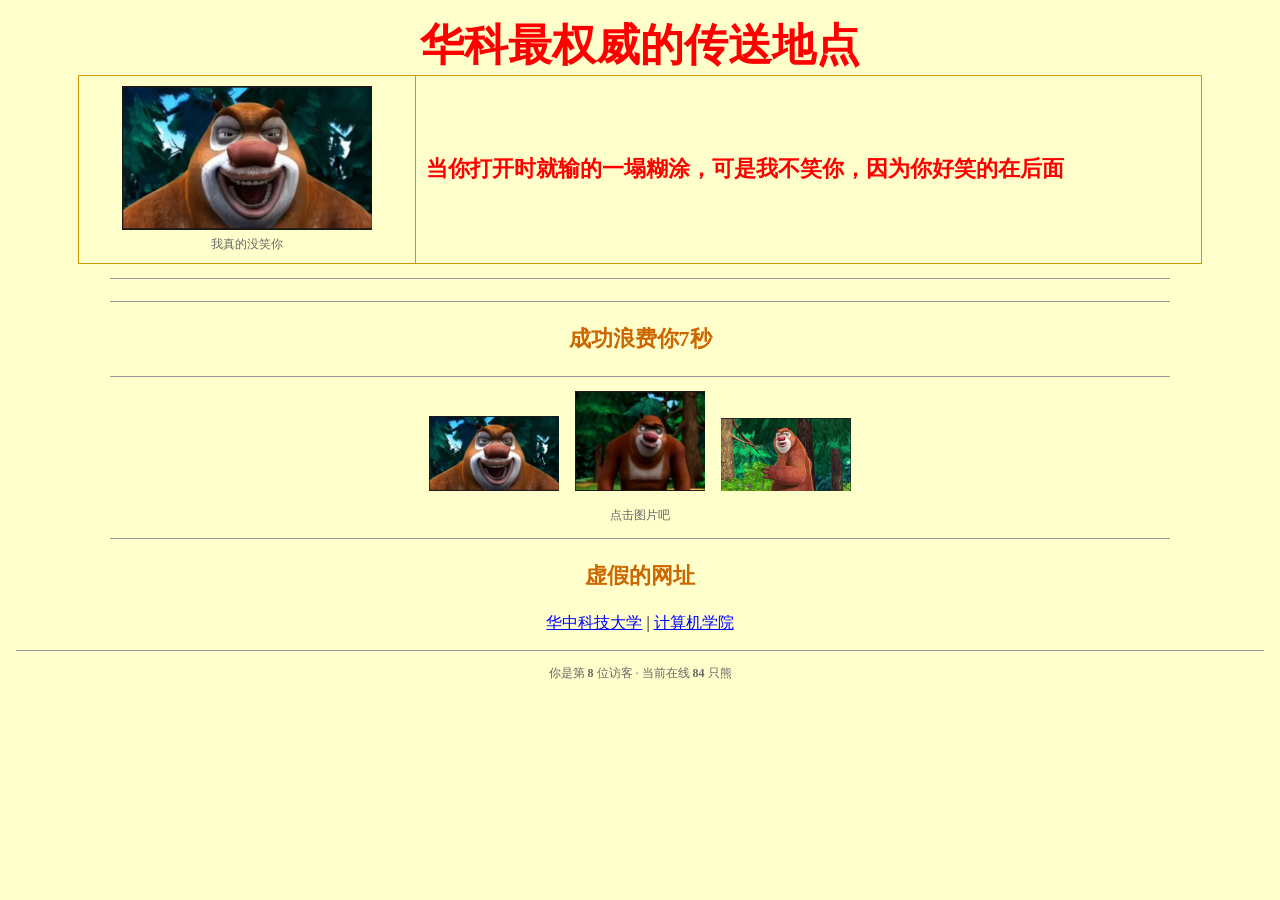
==== 熊大.html @ 5d83e06b "add bear joke homepage (course homework)" ====
<!DOCTYPE html>
<html lang="zh-CN">
<head>
<meta charset="utf-8">
<meta name="viewport" content="width=device-width, initial-scale=1">
<title>中国最不无聊的网站</title>
<style>
  body {
    margin: 16px;
    background: #FFFFCC;
    color: #000000;
    font-family: "宋体", SimSun, serif;
    font-size: 16px;
  }
  a { color: #0000FF; }
  a:visited { color: #800080; }

  .center { text-align: center; }
  .title { margin: 0; color: red; font-size: 44px; font-weight: bold; }
  .subtitle { margin: 4px 0; font-size: 24px; font-weight: bold; }
  .small { font-size: 12px; color: #666666; }
  .accent { color: #CC6600; font-size: 22px; font-weight: bold; }

  .hr-red { width: 90%; margin: 8px auto; border: 0; border-top: 3px solid red; }
  .hr-thin { width: 85%; margin: 14px auto; border: 0; border-top: 1px solid #999999; }
  .hr-full { margin: 14px 0; border: 0; border-top: 1px solid #999999; }

  table.dean { width: 90%; margin: 0 auto; border-collapse: collapse; border: 1px solid #CC9900; }
  table.dean td { border: 1px solid #CC9900; padding: 10px; vertical-align: middle; }
  table.dean .pic { width: 30%; text-align: center; }

  .meme { width: 130px; cursor: pointer; margin: 0 6px; }
</style>
</head>

<body>

<div class="center">
  <h1 class="title">华科最权威的传送地点</h1>
</div>

<table class="dean">
  <tr>
    <td class="pic">
      <img src="img/bear-1.png" width="250" alt="熊大院长照片"><br>
      <span class="small">我真的没笑你</span>
    </td>
    <td>
      <p class="accent" style="color: red; font-size: 22px;">当你打开时就输的一塌糊涂，可是我不笑你，因为你好笑的在后面</p>
      <p class="small"></p>
    </td>
  </tr>
</table>

<div class="center">
  <hr class="hr-thin">
  <p class="accent"></p>

  <hr class="hr-thin">
  <p class="accent">成功浪费你7秒</p>

  <hr class="hr-thin">
  <img class="meme" src="img/bear-1.png" alt="熊大笑表情包" onclick="alert('我去，好好笑')">
  <img class="meme" src="img/bear-2.png" alt="熊二冷笑表情包" onclick="alert('哈哈哈啊哈')">
  <img class="meme" src="img/bear-3.png" alt="熊大震惊表情包" onclick="alert('你哈哈哈啊哈')"><br>
  <p class="small">点击图片吧</p>

  <hr class="hr-thin">
  <p class="accent">虚假的网址</p>
  <p>
    <a href="https://www.hust.edu.cn/" target="_blank" rel="noopener">华中科技大学</a> |
    <a href="https://cs.hust.edu.cn/" target="_blank" rel="noopener">计算机学院</a>
  </p>
</div>

<hr class="hr-full">

<div class="center">
  <p class="small">
    你是第 <b id="count">1</b> 位访客 · 当前在线 <b id="online">66</b> 只熊<br>
  </p>
</div>

<script>
  var n = parseInt(localStorage.getItem("bearvisits") || "7", 10) + 1;
  localStorage.setItem("bearvisits", n);
  document.getElementById("count").innerHTML = n;
  document.getElementById("online").innerHTML = 60 + Math.floor(Math.random() * 30);
</script>

</body>
</html>
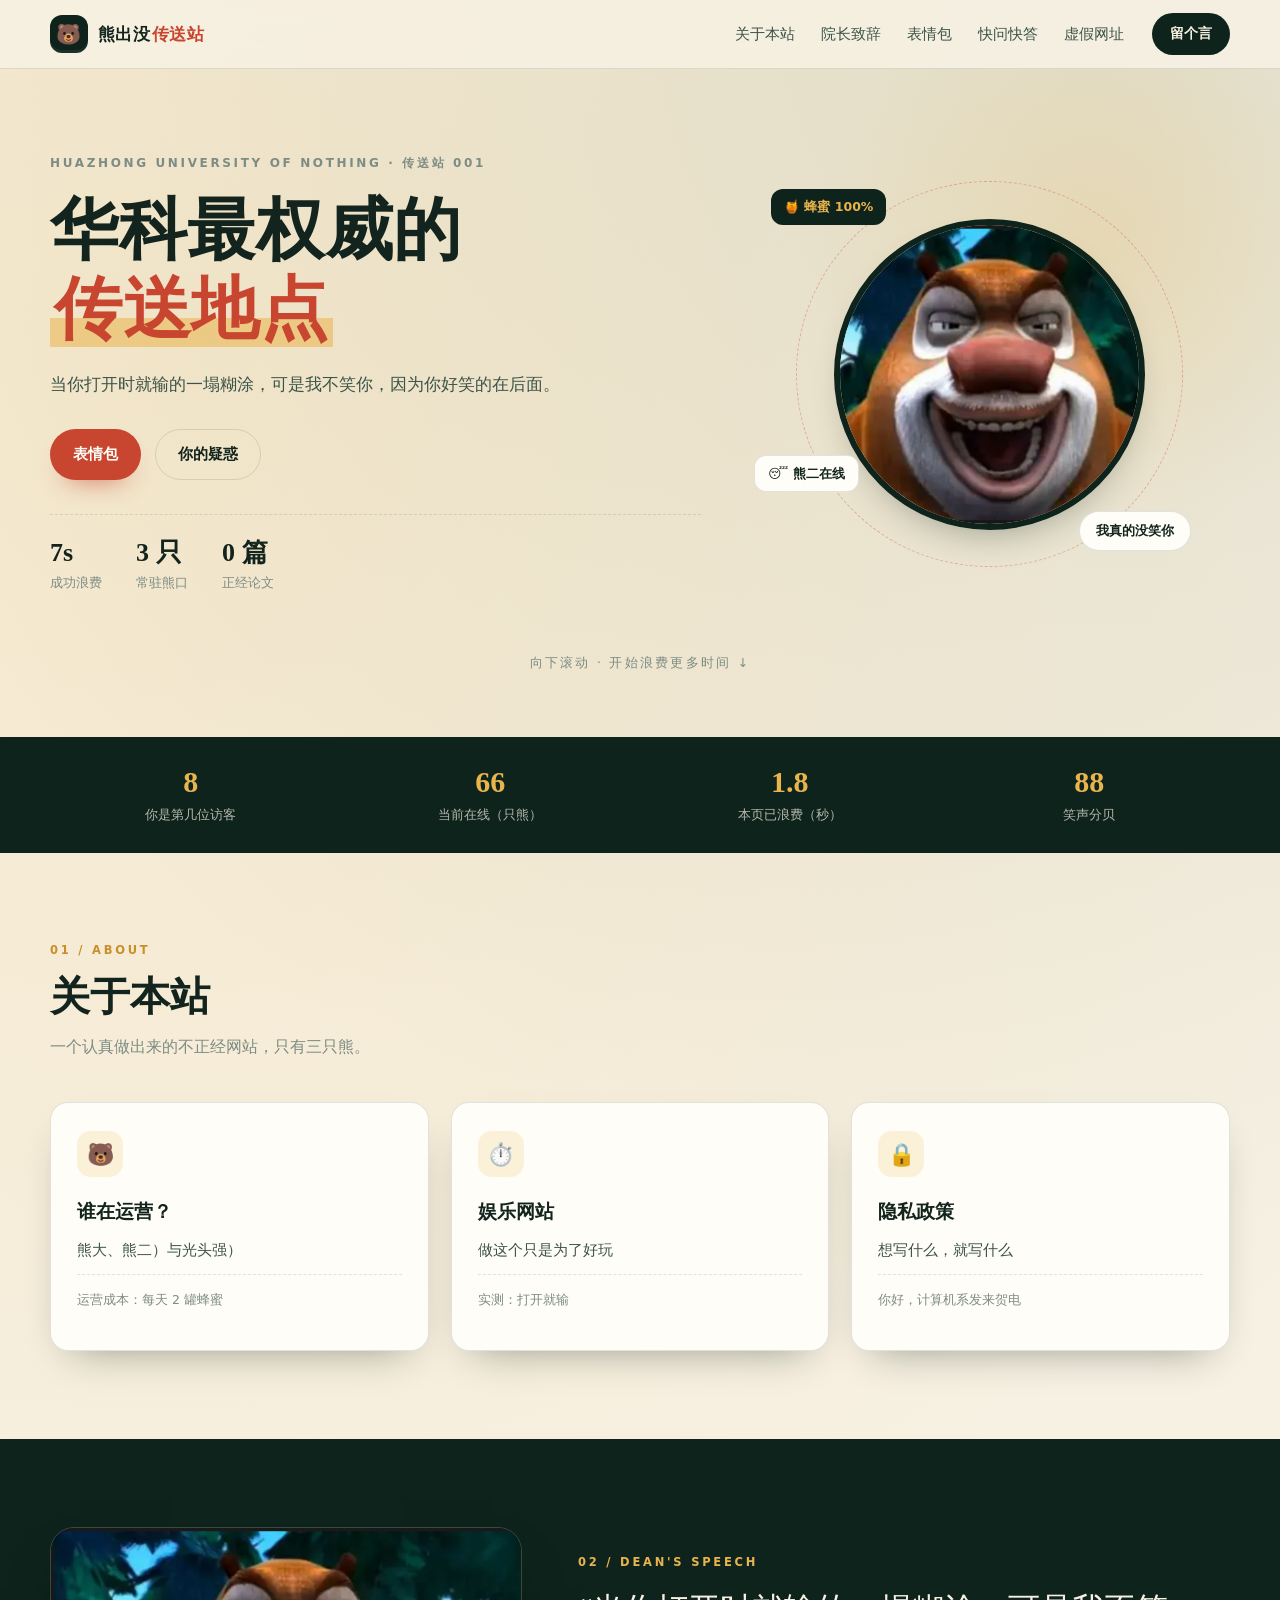
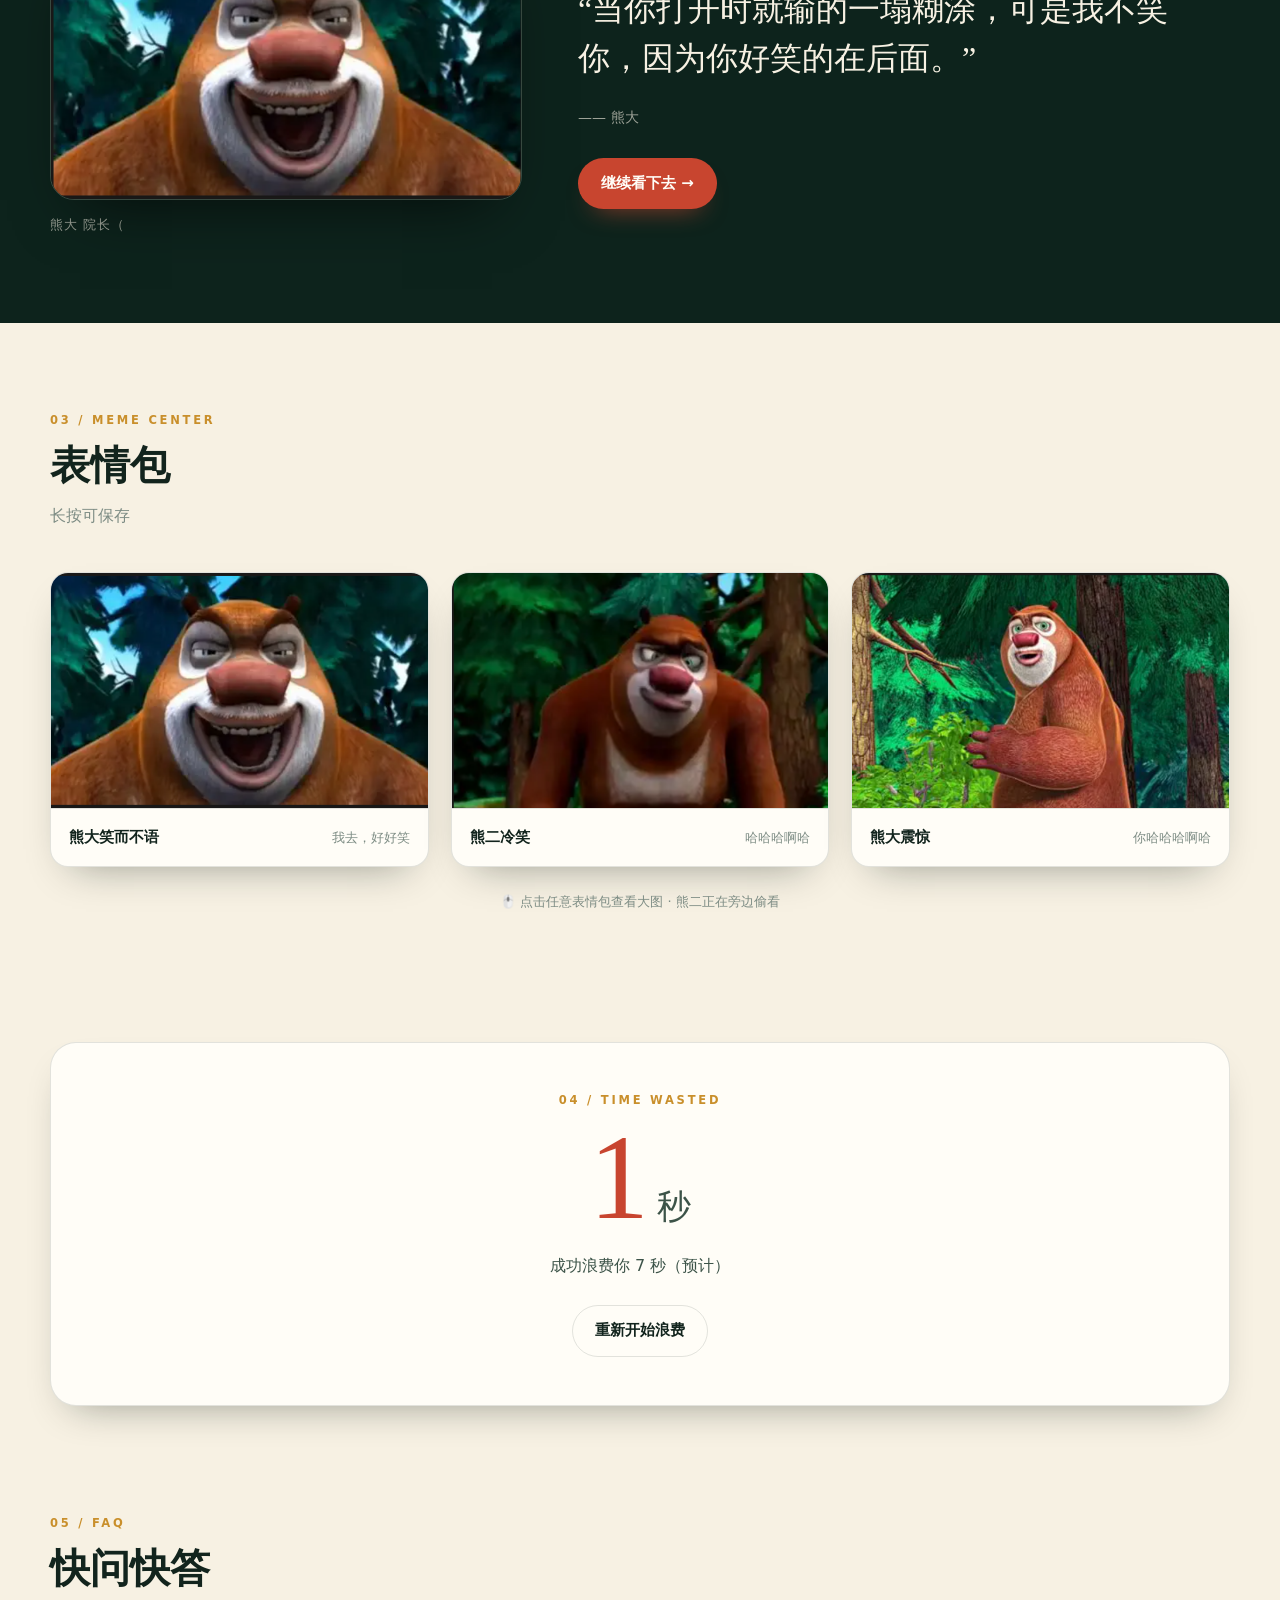
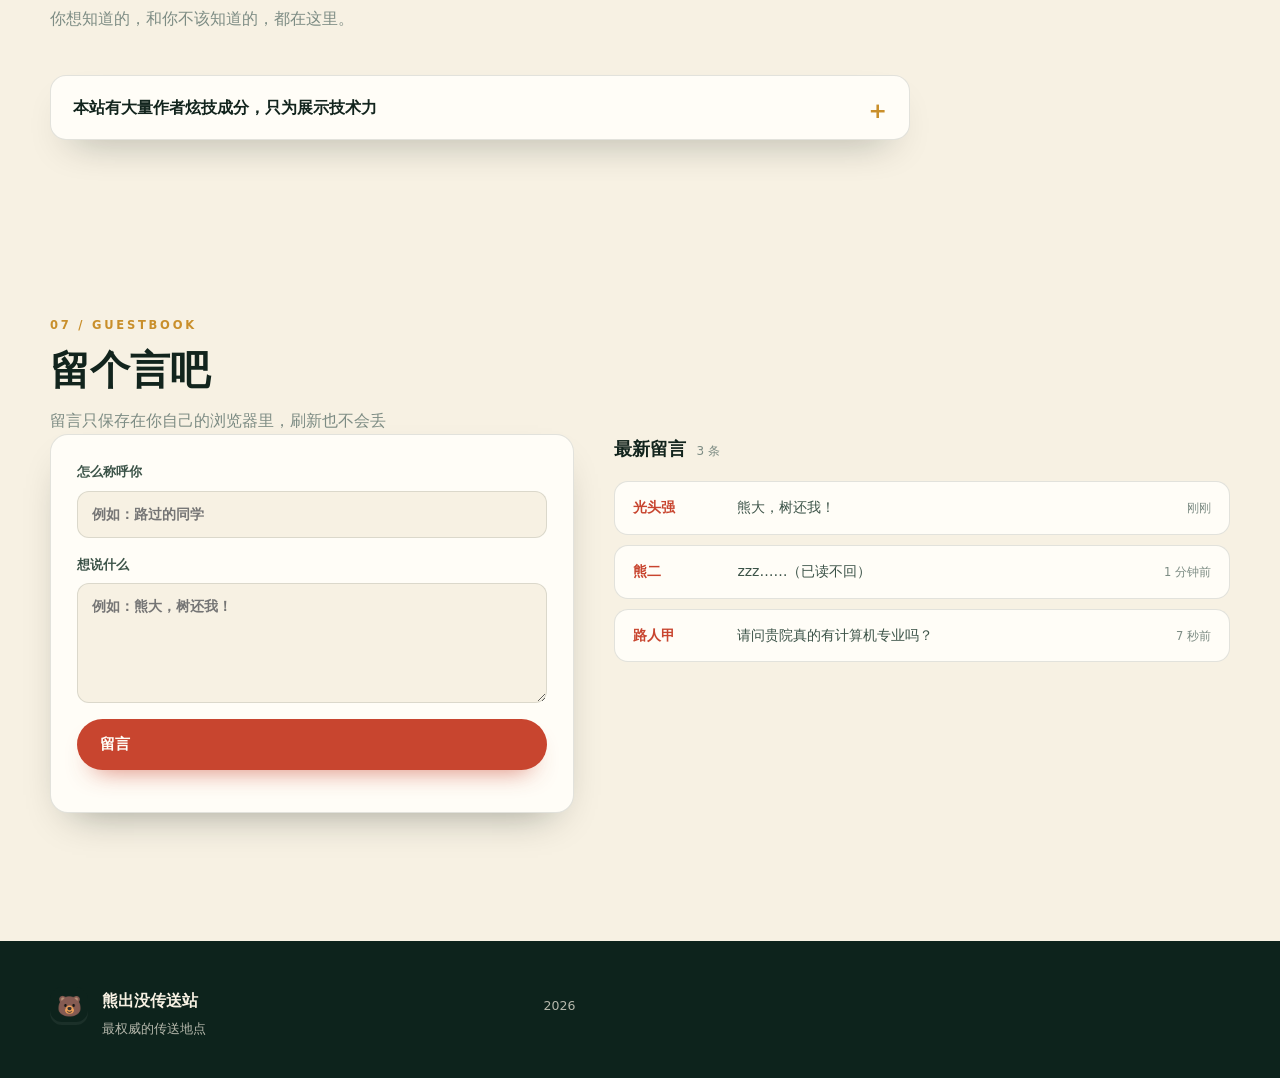
==== commit 257da6b3: "upgrade site: refined design with navigation, lightbox, guestbook and easter eggs" ====
--- a/熊大.html
+++ b/熊大.html
@@ -3,90 +3,263 @@
 <head>
 <meta charset="utf-8">
 <meta name="viewport" content="width=device-width, initial-scale=1">
-<title>中国最不无聊的网站</title>
-<style>
-  body {
-    margin: 16px;
-    background: #FFFFCC;
-    color: #000000;
-    font-family: "宋体", SimSun, serif;
-    font-size: 16px;
-  }
-  a { color: #0000FF; }
-  a:visited { color: #800080; }
-
-  .center { text-align: center; }
-  .title { margin: 0; color: red; font-size: 44px; font-weight: bold; }
-  .subtitle { margin: 4px 0; font-size: 24px; font-weight: bold; }
-  .small { font-size: 12px; color: #666666; }
-  .accent { color: #CC6600; font-size: 22px; font-weight: bold; }
-
-  .hr-red { width: 90%; margin: 8px auto; border: 0; border-top: 3px solid red; }
-  .hr-thin { width: 85%; margin: 14px auto; border: 0; border-top: 1px solid #999999; }
-  .hr-full { margin: 14px 0; border: 0; border-top: 1px solid #999999; }
-
-  table.dean { width: 90%; margin: 0 auto; border-collapse: collapse; border: 1px solid #CC9900; }
-  table.dean td { border: 1px solid #CC9900; padding: 10px; vertical-align: middle; }
-  table.dean .pic { width: 30%; text-align: center; }
-
-  .meme { width: 130px; cursor: pointer; margin: 0 6px; }
-</style>
+<title>中国最不无聊的网站 · 熊出没传送站</title>
+<meta name="description" content="华科最权威的传送地点：一个认真做出来的不正经网站。纯属恶搞，请勿当真。">
+<link rel="stylesheet" href="css/style.css">
 </head>
 
 <body>
 
-<div class="center">
-  <h1 class="title">华科最权威的传送地点</h1>
+
+<!-- 导航 -->
+<header class="nav" id="nav">
+  <div class="container nav__inner">
+    <a class="brand" href="#top">
+      <span class="brand__logo">🐻</span>
+      <span class="brand__text">熊出没<em>传送站</em></span>
+    </a>
+    <nav class="nav__links" id="navLinks">
+      <a href="#about">关于本站</a>
+      <a href="#dean">院长致辞</a>
+      <a href="#memes">表情包</a>
+      <a href="#faq">快问快答</a>
+      <a href="#links">虚假网址</a>
+    </nav>
+    <button class="nav__toggle" id="navToggle" aria-label="打开菜单" aria-expanded="false">☰</button>
+    <a class="nav__cta" href="#wall">留个言</a>
+  </div>
+</header>
+
+<main id="top">
+
+  <!-- Hero -->
+  <section class="hero">
+    <div class="container hero__inner">
+      <div class="hero__text">
+        <p class="hero__kicker">HUAZHONG UNIVERSITY OF NOTHING · 传送站 001</p>
+        <h1 class="hero__title">华科最权威的<br><span class="mark">传送地点</span></h1>
+        <p class="hero__lead">
+          当你打开时就输的一塌糊涂，可是我不笑你，因为你好笑的在后面。
+        </p>
+        <div class="hero__actions">
+          <a class="btn btn--primary" href="#memes">表情包</a>
+          <a class="btn btn--ghost" href="#about">你的疑惑</a>
+        </div>
+        <ul class="hero__facts">
+          <li><b>7s</b><span>成功浪费</span></li>
+          <li><b>3 只</b><span>常驻熊口</span></li>
+          <li><b>0 篇</b><span>正经论文</span></li>
+        </ul>
+      </div>
+
+      <div class="hero__visual">
+        <div class="hero__ring"></div>
+        <img class="hero__bear" id="heroBear" src="img/bear-1.png" alt="熊大院长">
+        <span class="hero__tag">我真的没笑你</span>
+        <span class="hero__chip hero__chip--1">🍯 蜂蜜 100%</span>
+        <span class="hero__chip hero__chip--2">😴 熊二在线</span>
+      </div>
+    </div>
+    <div class="hero__scroll">向下滚动 · 开始浪费更多时间 ↓</div>
+  </section>
+
+  <!-- 数据条 -->
+  <section class="stats">
+    <div class="container stats__inner">
+      <div class="stat"><b id="visitCount">1</b><span>你是第几位访客</span></div>
+      <div class="stat"><b id="onlineCount">66</b><span>当前在线（只熊）</span></div>
+      <div class="stat"><b id="wasteTime">0.0</b><span>本页已浪费（秒）</span></div>
+      <div class="stat"><b id="laughDb">88</b><span>笑声分贝</span></div>
+    </div>
+  </section>
+
+  <!-- 关于本站 -->
+  <section class="section" id="about">
+    <div class="container">
+      <div class="section__head">
+        <p class="kicker">01 / ABOUT</p>
+        <h2>关于本站</h2>
+        <p class="section__lead">一个认真做出来的不正经网站，只有三只熊。</p>
+      </div>
+      <div class="cards">
+        <article class="card reveal">
+          <div class="card__icon">🐻</div>
+          <h3>谁在运营？</h3>
+          <p>熊大、熊二）与光头强）</p>
+          <p class="card__foot">运营成本：每天 2 罐蜂蜜</p>
+        </article>
+        <article class="card reveal">
+          <div class="card__icon">⏱️</div>
+          <h3>娱乐网站</h3>
+          <p>做这个只是为了好玩</p>
+          <p class="card__foot">实测：打开就输</p>
+        </article>
+        <article class="card reveal">
+          <div class="card__icon">🔒</div>
+          <h3>隐私政策</h3>
+          <p>想写什么，就写什么</p>
+          <p class="card__foot">你好，计算机系发来贺电</p>
+        </article>
+      </div>
+    </div>
+  </section>
+
+  <!-- 院长致辞 -->
+  <section class="section section--dark" id="dean">
+    <div class="container dean">
+      <figure class="dean__photo reveal">
+        <img src="img/bear-1.png" alt="熊大院长照片">
+        <figcaption>熊大 院长（</figcaption>
+      </figure>
+      <div class="dean__quote reveal">
+        <p class="kicker kicker--light">02 / DEAN'S SPEECH</p>
+        <blockquote>
+          “当你打开时就输的一塌糊涂，可是我不笑你，因为你好笑的在后面。”
+        </blockquote>
+        <p class="dean__meta">—— 熊大</p>
+        <a class="btn btn--primary" href="#memes">继续看下去 →</a>
+      </div>
+    </div>
+  </section>
+
+  <!-- 表情包中心 -->
+  <section class="section" id="memes">
+    <div class="container">
+      <div class="section__head">
+        <p class="kicker">03 / MEME CENTER</p>
+        <h2>表情包</h2>
+        <p class="section__lead">长按可保存</p>
+      </div>
+      <div class="gallery">
+        <figure class="meme reveal" data-title="熊大笑而不语" data-caption="我去，好好笑">
+          <img src="img/bear-1.png" alt="熊大笑表情包">
+          <figcaption>
+            <b>熊大笑而不语</b>
+            <span>我去，好好笑</span>
+          </figcaption>
+        </figure>
+        <figure class="meme reveal" data-title="熊二冷笑" data-caption="哈哈哈啊哈">
+          <img src="img/bear-2.png" alt="熊二冷笑表情包">
+          <figcaption>
+            <b>熊二冷笑</b>
+            <span>哈哈哈啊哈</span>
+          </figcaption>
+        </figure>
+        <figure class="meme reveal" data-title="熊大震惊" data-caption="你哈哈哈啊哈">
+          <img src="img/bear-3.png" alt="熊大震惊表情包">
+          <figcaption>
+            <b>熊大震惊</b>
+            <span>你哈哈哈啊哈</span>
+          </figcaption>
+        </figure>
+      </div>
+      <p class="gallery__hint">🖱️ 点击任意表情包查看大图 · 熊二正在旁边偷看</p>
+    </div>
+  </section>
+
+  <!-- 计时器 -->
+  <section class="section section--tight">
+    <div class="container">
+      <div class="timer reveal">
+        <p class="timer__kicker">04 / TIME WASTED</p>
+        <p class="timer__big"><span id="bigTimer">0</span><small>秒</small></p>
+        <p class="timer__text" id="timerText">成功浪费你 7 秒</p>
+        <button class="btn btn--ghost" id="resetTimer">重新开始浪费</button>
+      </div>
+    </div>
+  </section>
+
+  <!-- 快问快答 -->
+  <section class="section" id="faq">
+    <div class="container">
+      <div class="section__head">
+        <p class="kicker">05 / FAQ</p>
+        <h2>快问快答</h2>
+        <p class="section__lead">你想知道的，和你不该知道的，都在这里。</p>
+      </div>
+      <div class="faq">
+       
+        
+        
+        <details class="reveal">
+          <summary>本站有大量作者炫技成分，只为展示技术力</summary>
+          <p>谢谢访问</p>
+        </details>
+      </div>
+    </div>
+  </section>
+
+ 
+
+  <!-- 留言墙 -->
+  <section class="section" id="wall">
+    <div class="container wall">
+      <div class="wall__head">
+        <p class="kicker">07 / GUESTBOOK</p>
+        <h2>留个言吧</h2>
+        <p class="section__lead">留言只保存在你自己的浏览器里，刷新也不会丢</p>
+      </div>
+      <div class="wall__grid">
+        <form class="wall__form" id="wallForm">
+          <label>
+            怎么称呼你
+            <input type="text" id="wallName" maxlength="12" placeholder="例如：路过的同学" required>
+          </label>
+          <label>
+            想说什么
+            <textarea id="wallText" rows="4" maxlength="120" placeholder="例如：熊大，树还我！" required></textarea>
+          </label>
+          <button class="btn btn--primary" type="submit">留言</button>
+          <p class="wall__tip"></p>
+        </form>
+        <div class="wall__list-wrap">
+          <h3>最新留言 <small id="wallCount">3 条</small></h3>
+          <ul class="wall__list" id="wallList">
+            <li><b>光头强</b><span>熊大，树还我！</span><em>刚刚</em></li>
+            <li><b>熊二</b><span>zzz……（已读不回）</span><em>1 分钟前</em></li>
+            <li><b>路人甲</b><span>请问贵院真的有计算机专业吗？</span><em>7 秒前</em></li>
+          </ul>
+        </div>
+      </div>
+    </div>
+  </section>
+
+</main>
+
+<footer class="footer">
+  <div class="container footer__inner">
+    <div class="footer__brand">
+      <span class="brand__logo">🐻</span>
+      <div>
+        <b>熊出没传送站</b>
+        <p>最权威的传送地点 </p>
+      </div>
+    </div>
+    <div class="footer__meta">
+      <p></p>
+      <p> <span id="year">2026</span></p>
+      <p class="footer__disclaimer"></p>
+    </div>
+  </div>
+</footer>
+
+<button class="to-top" id="toTop" aria-label="回到顶部">↑</button>
+
+<!-- 灯箱 -->
+<div class="lightbox" id="lightbox" aria-hidden="true">
+  <button class="lightbox__close" id="lightboxClose" aria-label="关闭">×</button>
+  <figure class="lightbox__box">
+    <img id="lightboxImg" src="img/bear-1.png" alt="表情包大图">
+    <figcaption>
+      <b id="lightboxTitle">熊大笑而不语</b>
+      <span id="lightboxCaption">我去，好好笑</span>
+    </figcaption>
+  </figure>
 </div>
 
-<table class="dean">
-  <tr>
-    <td class="pic">
-      <img src="img/bear-1.png" width="250" alt="熊大院长照片"><br>
-      <span class="small">我真的没笑你</span>
-    </td>
-    <td>
-      <p class="accent" style="color: red; font-size: 22px;">当你打开时就输的一塌糊涂，可是我不笑你，因为你好笑的在后面</p>
-      <p class="small"></p>
-    </td>
-  </tr>
-</table>
-
-<div class="center">
-  <hr class="hr-thin">
-  <p class="accent"></p>
-
-  <hr class="hr-thin">
-  <p class="accent">成功浪费你7秒</p>
-
-  <hr class="hr-thin">
-  <img class="meme" src="img/bear-1.png" alt="熊大笑表情包" onclick="alert('我去，好好笑')">
-  <img class="meme" src="img/bear-2.png" alt="熊二冷笑表情包" onclick="alert('哈哈哈啊哈')">
-  <img class="meme" src="img/bear-3.png" alt="熊大震惊表情包" onclick="alert('你哈哈哈啊哈')"><br>
-  <p class="small">点击图片吧</p>
-
-  <hr class="hr-thin">
-  <p class="accent">虚假的网址</p>
-  <p>
-    <a href="https://www.hust.edu.cn/" target="_blank" rel="noopener">华中科技大学</a> |
-    <a href="https://cs.hust.edu.cn/" target="_blank" rel="noopener">计算机学院</a>
-  </p>
-</div>
-
-<hr class="hr-full">
-
-<div class="center">
-  <p class="small">
-    你是第 <b id="count">1</b> 位访客 · 当前在线 <b id="online">66</b> 只熊<br>
-  </p>
-</div>
-
-<script>
-  var n = parseInt(localStorage.getItem("bearvisits") || "7", 10) + 1;
-  localStorage.setItem("bearvisits", n);
-  document.getElementById("count").innerHTML = n;
-  document.getElementById("online").innerHTML = 60 + Math.floor(Math.random() * 30);
-</script>
-
+<!-- 提示 toast -->
+<div class="toast" id="toast"></div>
+
+<script src="js/site.js"></script>
 </body>
 </html>
--- a/css/style.css
+++ b/css/style.css
@@ -0,0 +1,810 @@
+/* =========================================================
+   熊出没传送站 · site.css
+   深林绿 + 蜂蜜金 + 奶油纸 的精致恶搞风格
+   ========================================================= */
+
+:root {
+  --forest: #0d231c;
+  --forest-2: #123128;
+  --moss: #1d4736;
+  --amber: #e9b44c;
+  --amber-deep: #c98f2b;
+  --cream: #f7f1e3;
+  --cream-2: #efe7d2;
+  --ink: #12241d;
+  --ink-soft: #3c5348;
+  --muted: #7d8c84;
+  --line: rgba(18, 36, 29, 0.12);
+  --white: #fffdf7;
+  --red: #c8452f;
+  --radius: 18px;
+  --shadow: 0 18px 40px -22px rgba(9, 24, 18, 0.45);
+  --font: "PingFang SC", "Microsoft YaHei", "Hiragino Sans GB", system-ui, -apple-system, sans-serif;
+  --serif: "Songti SC", "SimSun", Georgia, serif;
+}
+
+* { box-sizing: border-box; }
+
+html { scroll-behavior: smooth; }
+
+body {
+  margin: 0;
+  font-family: var(--font);
+  color: var(--ink);
+  background: var(--cream);
+  background-image:
+    radial-gradient(circle at 12% 8%, rgba(233, 180, 76, 0.16), transparent 34%),
+    radial-gradient(circle at 88% 0%, rgba(29, 71, 54, 0.10), transparent 30%);
+  line-height: 1.7;
+  -webkit-font-smoothing: antialiased;
+}
+
+img { max-width: 100%; display: block; }
+
+a { color: inherit; text-decoration: none; }
+
+button { font: inherit; cursor: pointer; }
+
+.container {
+  width: min(1180px, calc(100% - 48px));
+  margin: 0 auto;
+}
+
+/* ---------------- 顶部滚动公告 ---------------- */
+.ticker {
+  background: var(--forest);
+  color: var(--amber);
+  font-size: 12.5px;
+  letter-spacing: 0.06em;
+  overflow: hidden;
+  white-space: nowrap;
+}
+.ticker__track {
+  display: inline-block;
+  padding: 7px 0;
+  padding-left: 100%;
+  animation: ticker 32s linear infinite;
+}
+.ticker b { color: var(--white); }
+@keyframes ticker {
+  to { transform: translateX(-100%); }
+}
+
+/* ---------------- 导航 ---------------- */
+.nav {
+  position: sticky;
+  top: 0;
+  z-index: 50;
+  background: rgba(247, 241, 227, 0.86);
+  backdrop-filter: blur(14px);
+  border-bottom: 1px solid var(--line);
+}
+.nav__inner {
+  display: flex;
+  align-items: center;
+  gap: 28px;
+  height: 68px;
+}
+.brand {
+  display: inline-flex;
+  align-items: center;
+  gap: 10px;
+  font-weight: 800;
+  letter-spacing: 0.02em;
+}
+.brand__logo {
+  display: grid;
+  place-items: center;
+  width: 38px;
+  height: 38px;
+  border-radius: 12px;
+  background: var(--forest);
+  color: var(--amber);
+  font-size: 20px;
+  box-shadow: inset 0 -3px 0 rgba(255, 255, 255, 0.06);
+}
+.brand__text { font-size: 17px; }
+.brand__text em {
+  font-style: normal;
+  color: var(--red);
+  margin-left: 2px;
+}
+.nav__links {
+  display: flex;
+  gap: 26px;
+  margin-left: auto;
+  font-size: 14.5px;
+  color: var(--ink-soft);
+}
+.nav__links a {
+  position: relative;
+  padding: 6px 0;
+  transition: color 0.2s ease;
+}
+.nav__links a::after {
+  content: "";
+  position: absolute;
+  left: 0;
+  bottom: 0;
+  width: 0;
+  height: 2px;
+  background: var(--red);
+  transition: width 0.25s ease;
+}
+.nav__links a:hover,
+.nav__links a.is-active { color: var(--ink); }
+.nav__links a:hover::after,
+.nav__links a.is-active::after { width: 100%; }
+.nav__cta {
+  padding: 9px 18px;
+  border-radius: 999px;
+  background: var(--forest);
+  color: var(--cream);
+  font-size: 14px;
+  font-weight: 700;
+  transition: transform 0.2s ease, background 0.2s ease;
+}
+.nav__cta:hover { transform: translateY(-2px); background: var(--moss); }
+.nav__toggle {
+  display: none;
+  margin-left: auto;
+  border: 1px solid var(--line);
+  background: transparent;
+  border-radius: 10px;
+  padding: 6px 10px;
+  font-size: 18px;
+}
+
+/* ---------------- Hero ---------------- */
+.hero {
+  position: relative;
+  overflow: hidden;
+  padding: 84px 0 64px;
+}
+.hero::before {
+  content: "";
+  position: absolute;
+  inset: -20% -10% auto auto;
+  width: 620px;
+  height: 620px;
+  background: radial-gradient(circle, rgba(233, 180, 76, 0.20), transparent 66%);
+  pointer-events: none;
+}
+.hero__inner {
+  display: grid;
+  grid-template-columns: 1.15fr 0.85fr;
+  gap: 48px;
+  align-items: center;
+  position: relative;
+}
+.hero__kicker {
+  margin: 0 0 18px;
+  font-size: 12px;
+  letter-spacing: 0.22em;
+  color: var(--muted);
+  font-weight: 700;
+}
+.hero__title {
+  margin: 0 0 22px;
+  font-family: var(--serif);
+  font-size: clamp(38px, 5.4vw, 68px);
+  line-height: 1.15;
+  letter-spacing: 0.01em;
+  font-weight: 800;
+}
+.mark {
+  color: var(--red);
+  background: linear-gradient(transparent 62%, rgba(233, 180, 76, 0.55) 62%);
+  padding: 0 4px;
+}
+.hero__lead {
+  margin: 0 0 30px;
+  max-width: 34em;
+  font-size: 17px;
+  color: var(--ink-soft);
+}
+.hero__actions { display: flex; gap: 14px; flex-wrap: wrap; margin-bottom: 34px; }
+.btn {
+  display: inline-flex;
+  align-items: center;
+  gap: 8px;
+  padding: 12px 22px;
+  border: 1px solid transparent;
+  border-radius: 999px;
+  font-size: 15px;
+  font-weight: 700;
+  transition: transform 0.2s ease, box-shadow 0.2s ease, background 0.2s ease;
+}
+.btn--primary {
+  background: var(--red);
+  color: var(--white);
+  box-shadow: 0 14px 26px -16px rgba(200, 69, 47, 0.85);
+}
+.btn--primary:hover { transform: translateY(-2px); box-shadow: 0 18px 30px -16px rgba(200, 69, 47, 0.9); }
+.btn--ghost {
+  background: transparent;
+  color: var(--ink);
+  border-color: var(--line);
+}
+.btn--ghost:hover { border-color: var(--ink); transform: translateY(-2px); }
+.hero__facts {
+  display: flex;
+  gap: 34px;
+  margin: 0;
+  padding: 0;
+  list-style: none;
+  border-top: 1px dashed var(--line);
+  padding-top: 22px;
+}
+.hero__facts b {
+  display: block;
+  font-family: var(--serif);
+  font-size: 26px;
+  line-height: 1.2;
+}
+.hero__facts span { font-size: 12.5px; color: var(--muted); }
+
+.hero__visual {
+  position: relative;
+  justify-self: center;
+  width: min(420px, 100%);
+  aspect-ratio: 1 / 1;
+  display: grid;
+  place-items: center;
+}
+.hero__ring {
+  position: absolute;
+  inset: 4%;
+  border-radius: 50%;
+  border: 1px dashed rgba(200, 69, 47, 0.35);
+  animation: spin 38s linear infinite;
+}
+.hero__ring::after {
+  content: "";
+  position: absolute;
+  inset: 10%;
+  border-radius: 50%;
+  border: 1px solid rgba(29, 71, 54, 0.18);
+}
+@keyframes spin { to { transform: rotate(360deg); } }
+.hero__bear {
+  position: relative;
+  width: 74%;
+  aspect-ratio: 1 / 1;
+  object-fit: cover;
+  object-position: 50% 38%;
+  border-radius: 50%;
+  border: 6px solid var(--forest);
+  box-shadow: var(--shadow);
+  cursor: pointer;
+  transition: transform 0.35s ease;
+  animation: float 6s ease-in-out infinite;
+}
+.hero__bear:hover { transform: scale(1.03) rotate(-1.5deg); }
+@keyframes float {
+  0%, 100% { translate: 0 0; }
+  50% { translate: 0 -12px; }
+}
+.hero__tag {
+  position: absolute;
+  bottom: 8%;
+  right: 2%;
+  padding: 8px 16px;
+  background: var(--white);
+  border: 1px solid var(--line);
+  border-radius: 999px;
+  font-size: 13px;
+  font-weight: 700;
+  box-shadow: var(--shadow);
+}
+.hero__chip {
+  position: absolute;
+  padding: 7px 13px;
+  border-radius: 12px;
+  background: var(--forest);
+  color: var(--amber);
+  font-size: 12.5px;
+  font-weight: 700;
+  box-shadow: var(--shadow);
+}
+.hero__chip--1 { top: 6%; left: -2%; animation: float 7s ease-in-out infinite; }
+.hero__chip--2 { bottom: 22%; left: -6%; background: var(--white); color: var(--ink); border: 1px solid var(--line); animation: float 8s ease-in-out infinite reverse; }
+.hero__scroll {
+  margin-top: 56px;
+  text-align: center;
+  font-size: 12.5px;
+  letter-spacing: 0.18em;
+  color: var(--muted);
+}
+
+/* ---------------- 数据条 ---------------- */
+.stats {
+  background: var(--forest);
+  color: var(--cream);
+  padding: 26px 0;
+}
+.stats__inner {
+  display: grid;
+  grid-template-columns: repeat(4, 1fr);
+  gap: 18px;
+  text-align: center;
+}
+.stat b {
+  display: block;
+  font-family: var(--serif);
+  font-size: 30px;
+  color: var(--amber);
+  line-height: 1.25;
+}
+.stat span { font-size: 12.5px; opacity: 0.72; }
+
+/* ---------------- 通用 section ---------------- */
+.section { padding: 88px 0; }
+.section--tight { padding: 40px 0 20px; }
+.section--dark {
+  background: var(--forest);
+  color: var(--cream);
+}
+.section__head { max-width: 640px; margin-bottom: 42px; }
+.kicker {
+  margin: 0 0 12px;
+  font-size: 11.5px;
+  letter-spacing: 0.24em;
+  font-weight: 800;
+  color: var(--amber-deep);
+}
+.kicker--light { color: var(--amber); }
+.section h2 {
+  margin: 0 0 12px;
+  font-family: var(--serif);
+  font-size: clamp(28px, 3.4vw, 40px);
+  line-height: 1.2;
+}
+.section__lead { margin: 0; color: var(--muted); }
+.section--dark .section__lead { color: rgba(247, 241, 227, 0.72); }
+.section__head--light .section__lead { color: rgba(247, 241, 227, 0.72); }
+
+/* ---------------- 卡片 ---------------- */
+.cards {
+  display: grid;
+  grid-template-columns: repeat(3, 1fr);
+  gap: 22px;
+}
+.card {
+  padding: 28px 26px;
+  background: var(--white);
+  border: 1px solid var(--line);
+  border-radius: var(--radius);
+  box-shadow: var(--shadow);
+  transition: transform 0.25s ease, box-shadow 0.25s ease;
+}
+.card:hover { transform: translateY(-6px); box-shadow: 0 26px 46px -26px rgba(9, 24, 18, 0.5); }
+.card__icon {
+  width: 46px;
+  height: 46px;
+  display: grid;
+  place-items: center;
+  font-size: 22px;
+  border-radius: 14px;
+  background: rgba(233, 180, 76, 0.18);
+  margin-bottom: 18px;
+}
+.card h3 { margin: 0 0 10px; font-size: 19px; }
+.card p { margin: 0 0 12px; color: var(--ink-soft); font-size: 14.5px; }
+.card__foot {
+  margin: 0;
+  padding-top: 14px;
+  border-top: 1px dashed var(--line);
+  color: var(--muted) !important;
+  font-size: 12.5px !important;
+}
+
+/* ---------------- 院长致辞 ---------------- */
+.dean {
+  display: grid;
+  grid-template-columns: 0.42fr 0.58fr;
+  gap: 56px;
+  align-items: center;
+}
+.dean__photo { margin: 0; }
+.dean__photo img {
+  width: 100%;
+  border-radius: 24px;
+  border: 1px solid rgba(247, 241, 227, 0.18);
+  box-shadow: 0 30px 60px -30px rgba(0, 0, 0, 0.7);
+}
+.dean__photo figcaption {
+  margin-top: 14px;
+  font-size: 12.5px;
+  letter-spacing: 0.08em;
+  color: rgba(247, 241, 227, 0.55);
+}
+.dean blockquote {
+  margin: 0 0 22px;
+  font-family: var(--serif);
+  font-size: clamp(22px, 2.8vw, 32px);
+  line-height: 1.55;
+  color: var(--cream);
+}
+.dean__meta { margin: 0 0 28px; color: rgba(247, 241, 227, 0.62); font-size: 14px; }
+
+/* ---------------- 表情包 ---------------- */
+.gallery {
+  display: grid;
+  grid-template-columns: repeat(3, 1fr);
+  gap: 22px;
+}
+.meme {
+  margin: 0;
+  background: var(--white);
+  border: 1px solid var(--line);
+  border-radius: var(--radius);
+  overflow: hidden;
+  box-shadow: var(--shadow);
+  cursor: zoom-in;
+  transition: transform 0.25s ease, box-shadow 0.25s ease;
+}
+.meme:hover { transform: translateY(-6px) rotate(-0.6deg); box-shadow: 0 28px 50px -26px rgba(9, 24, 18, 0.55); }
+.meme img {
+  width: 100%;
+  aspect-ratio: 16 / 10;
+  object-fit: cover;
+  transition: transform 0.5s ease;
+}
+.meme:hover img { transform: scale(1.05); }
+.meme figcaption {
+  display: flex;
+  justify-content: space-between;
+  align-items: center;
+  gap: 12px;
+  padding: 16px 18px;
+  border-top: 1px solid var(--line);
+}
+.meme figcaption b { font-size: 15px; }
+.meme figcaption span { color: var(--muted); font-size: 12.5px; }
+.gallery__hint {
+  margin: 24px 0 0;
+  text-align: center;
+  color: var(--muted);
+  font-size: 13px;
+}
+
+/* ---------------- 计时器 ---------------- */
+.timer {
+  text-align: center;
+  padding: 48px 30px;
+  background: var(--white);
+  border: 1px solid var(--line);
+  border-radius: 26px;
+  box-shadow: var(--shadow);
+}
+.timer__kicker {
+  margin: 0 0 8px;
+  font-size: 11.5px;
+  letter-spacing: 0.24em;
+  font-weight: 800;
+  color: var(--amber-deep);
+}
+.timer__big {
+  margin: 0;
+  font-family: var(--serif);
+  font-size: clamp(64px, 11vw, 120px);
+  line-height: 1;
+  color: var(--red);
+}
+.timer__big small { font-size: 0.28em; color: var(--ink-soft); margin-left: 8px; }
+.timer__text { margin: 14px 0 26px; color: var(--ink-soft); }
+
+/* ---------------- FAQ ---------------- */
+.faq { display: grid; gap: 14px; max-width: 860px; }
+.faq details {
+  background: var(--white);
+  border: 1px solid var(--line);
+  border-radius: 16px;
+  padding: 18px 22px;
+  box-shadow: var(--shadow);
+}
+.faq summary {
+  cursor: pointer;
+  font-weight: 700;
+  font-size: 16px;
+  list-style: none;
+  position: relative;
+  padding-right: 30px;
+}
+.faq summary::-webkit-details-marker { display: none; }
+.faq summary::after {
+  content: "+";
+  position: absolute;
+  right: 0;
+  top: -2px;
+  font-size: 22px;
+  color: var(--amber-deep);
+  transition: transform 0.2s ease;
+}
+.faq details[open] summary::after { transform: rotate(45deg); }
+.faq p { margin: 14px 0 0; color: var(--ink-soft); font-size: 14.5px; }
+
+/* ---------------- 链接 ---------------- */
+.links {
+  display: grid;
+  grid-template-columns: repeat(4, 1fr);
+  gap: 18px;
+}
+.link-card {
+  display: flex;
+  flex-direction: column;
+  gap: 6px;
+  padding: 22px 20px;
+  border-radius: 16px;
+  background: rgba(247, 241, 227, 0.06);
+  border: 1px solid rgba(247, 241, 227, 0.14);
+  transition: transform 0.25s ease, background 0.25s ease;
+}
+.link-card:hover { transform: translateY(-5px); background: rgba(247, 241, 227, 0.10); }
+.link-card b { font-size: 16px; color: var(--cream); }
+.link-card span { font-size: 12.5px; color: rgba(247, 241, 227, 0.55); }
+.link-card__tag {
+  align-self: flex-start;
+  padding: 2px 9px;
+  border-radius: 999px;
+  font-size: 10.5px !important;
+  font-weight: 800;
+  letter-spacing: 0.1em;
+  background: var(--amber);
+  color: var(--forest) !important;
+}
+.link-card__tag--fake { background: rgba(247, 241, 227, 0.16); color: rgba(247, 241, 227, 0.75) !important; }
+
+/* ---------------- 留言墙 ---------------- */
+.wall__grid {
+  display: grid;
+  grid-template-columns: 0.46fr 0.54fr;
+  gap: 40px;
+  align-items: start;
+}
+.wall__form {
+  display: grid;
+  gap: 16px;
+  padding: 26px;
+  background: var(--white);
+  border: 1px solid var(--line);
+  border-radius: var(--radius);
+  box-shadow: var(--shadow);
+}
+.wall__form label {
+  display: grid;
+  gap: 7px;
+  font-size: 13px;
+  font-weight: 700;
+  color: var(--ink-soft);
+}
+.wall__form input,
+.wall__form textarea {
+  width: 100%;
+  padding: 11px 14px;
+  border: 1px solid var(--line);
+  border-radius: 12px;
+  background: var(--cream);
+  font: inherit;
+  font-size: 14px;
+  color: var(--ink);
+  resize: vertical;
+}
+.wall__form input:focus,
+.wall__form textarea:focus {
+  outline: none;
+  border-color: var(--amber-deep);
+  box-shadow: 0 0 0 3px rgba(233, 180, 76, 0.22);
+}
+.wall__tip { margin: 0; font-size: 12px; color: var(--muted); }
+.wall__list-wrap h3 {
+  display: flex;
+  align-items: baseline;
+  gap: 10px;
+  margin: 0 0 16px;
+  font-size: 18px;
+}
+.wall__list-wrap h3 small { font-size: 12px; color: var(--muted); font-weight: 400; }
+.wall__list { list-style: none; margin: 0; padding: 0; display: grid; gap: 10px; }
+.wall__list li {
+  display: grid;
+  grid-template-columns: 92px 1fr auto;
+  gap: 12px;
+  align-items: baseline;
+  padding: 14px 18px;
+  background: var(--white);
+  border: 1px solid var(--line);
+  border-radius: 14px;
+}
+.wall__list b { font-size: 14px; color: var(--red); }
+.wall__list span { font-size: 14px; color: var(--ink-soft); }
+.wall__list em { font-style: normal; font-size: 11.5px; color: var(--muted); }
+
+/* ---------------- 页脚 ---------------- */
+.footer {
+  background: var(--forest);
+  color: rgba(247, 241, 227, 0.72);
+  padding: 46px 0 38px;
+  margin-top: 40px;
+}
+.footer__inner {
+  display: grid;
+  grid-template-columns: 0.8fr 1.2fr;
+  gap: 36px;
+}
+.footer__brand { display: flex; gap: 14px; align-items: flex-start; }
+.footer__brand b { color: var(--cream); font-size: 16px; }
+.footer__brand p { margin: 4px 0 0; font-size: 13px; }
+.footer__meta p { margin: 0 0 8px; font-size: 12.5px; }
+.footer__disclaimer { color: rgba(247, 241, 227, 0.45) !important; }
+
+/* ---------------- 回到顶部 ---------------- */
+.to-top {
+  position: fixed;
+  right: 26px;
+  bottom: 26px;
+  z-index: 40;
+  width: 46px;
+  height: 46px;
+  border: 1px solid var(--line);
+  border-radius: 50%;
+  background: var(--white);
+  color: var(--ink);
+  font-size: 18px;
+  box-shadow: var(--shadow);
+  opacity: 0;
+  pointer-events: none;
+  transition: opacity 0.25s ease, transform 0.25s ease;
+}
+.to-top.is-visible { opacity: 1; pointer-events: auto; }
+.to-top:hover { transform: translateY(-3px); }
+
+/* ---------------- 灯箱 ---------------- */
+.lightbox {
+  position: fixed;
+  inset: 0;
+  z-index: 90;
+  display: grid;
+  place-items: center;
+  padding: 28px;
+  background: rgba(9, 24, 18, 0.82);
+  backdrop-filter: blur(6px);
+  opacity: 0;
+  pointer-events: none;
+  transition: opacity 0.25s ease;
+}
+.lightbox.is-open { opacity: 1; pointer-events: auto; }
+.lightbox__box {
+  margin: 0;
+  width: min(760px, 100%);
+  background: var(--white);
+  border-radius: 22px;
+  overflow: hidden;
+  box-shadow: 0 40px 80px -30px rgba(0, 0, 0, 0.8);
+  transform: translateY(14px) scale(0.98);
+  transition: transform 0.3s ease;
+}
+.lightbox.is-open .lightbox__box { transform: translateY(0) scale(1); }
+.lightbox__box img { width: 100%; max-height: 62vh; object-fit: contain; background: var(--forest); }
+.lightbox__box figcaption {
+  display: flex;
+  justify-content: space-between;
+  gap: 16px;
+  padding: 16px 22px;
+  font-size: 14px;
+}
+.lightbox__box figcaption span { color: var(--muted); }
+.lightbox__close {
+  position: absolute;
+  top: 18px;
+  right: 22px;
+  width: 42px;
+  height: 42px;
+  border: 0;
+  border-radius: 50%;
+  background: rgba(247, 241, 227, 0.14);
+  color: var(--cream);
+  font-size: 24px;
+  line-height: 1;
+}
+.lightbox__close:hover { background: rgba(247, 241, 227, 0.26); }
+
+/* ---------------- Toast ---------------- */
+.toast {
+  position: fixed;
+  left: 50%;
+  bottom: 34px;
+  z-index: 95;
+  transform: translate(-50%, 20px);
+  padding: 11px 20px;
+  border-radius: 999px;
+  background: var(--forest);
+  color: var(--cream);
+  font-size: 13.5px;
+  box-shadow: var(--shadow);
+  opacity: 0;
+  pointer-events: none;
+  transition: opacity 0.25s ease, transform 0.25s ease;
+}
+.toast.is-visible { opacity: 1; transform: translate(-50%, 0); }
+
+/* ---------------- 滚动出现动画 ---------------- */
+.reveal {
+  opacity: 0;
+  transform: translateY(22px);
+  transition: opacity 0.6s ease, transform 0.6s ease;
+}
+.reveal.is-in { opacity: 1; transform: none; }
+
+/* ---------------- 彩蛋 ---------------- */
+.is-shaking { animation: shake 0.45s ease; }
+@keyframes shake {
+  0%, 100% { transform: translateX(0); }
+  25% { transform: translateX(-7px) rotate(-1deg); }
+  50% { transform: translateX(6px) rotate(1deg); }
+  75% { transform: translateX(-4px); }
+}
+.emoji {
+  position: fixed;
+  top: -40px;
+  z-index: 96;
+  font-size: 26px;
+  pointer-events: none;
+  animation: fall linear forwards;
+}
+@keyframes fall {
+  to { transform: translateY(110vh) rotate(320deg); opacity: 0; }
+}
+
+/* ---------------- 响应式 ---------------- */
+@media (max-width: 980px) {
+  .hero__inner { grid-template-columns: 1fr; gap: 40px; }
+  .hero__visual { order: -1; width: min(340px, 72%); }
+  .dean { grid-template-columns: 1fr; gap: 30px; }
+  .cards, .gallery { grid-template-columns: 1fr 1fr; }
+  .links { grid-template-columns: 1fr 1fr; }
+  .wall__grid { grid-template-columns: 1fr; }
+  .footer__inner { grid-template-columns: 1fr; }
+}
+
+@media (max-width: 720px) {
+  .container { width: calc(100% - 32px); }
+  .nav__inner { height: 60px; }
+  .nav__links {
+    display: none;
+    position: absolute;
+    top: 60px;
+    left: 0;
+    right: 0;
+    flex-direction: column;
+    gap: 4px;
+    padding: 14px 20px 20px;
+    background: var(--cream);
+    border-bottom: 1px solid var(--line);
+    box-shadow: 0 24px 40px -30px rgba(9, 24, 18, 0.5);
+  }
+  .nav__links.is-open { display: flex; }
+  .nav__toggle { display: inline-block; }
+  .nav__cta { display: none; }
+  .hero { padding: 52px 0 40px; }
+  .hero__facts { gap: 22px; }
+  .hero__facts b { font-size: 21px; }
+  .hero__scroll { margin-top: 38px; }
+  .stats__inner { grid-template-columns: 1fr 1fr; row-gap: 22px; }
+  .section { padding: 60px 0; }
+  .section--tight { padding: 26px 0 12px; }
+  .cards, .gallery, .links { grid-template-columns: 1fr; }
+  .timer { padding: 34px 20px; }
+  .wall__list li { grid-template-columns: 1fr; gap: 4px; }
+  .to-top { right: 16px; bottom: 16px; }
+}
+
+@media (prefers-reduced-motion: reduce) {
+  html { scroll-behavior: auto; }
+  .ticker__track, .hero__ring, .hero__bear, .hero__chip { animation: none; }
+  .reveal { opacity: 1; transform: none; transition: none; }
+}
+
+/* 锚点跳转时避免被 sticky 导航遮挡 */
+section[id] { scroll-margin-top: 84px; }
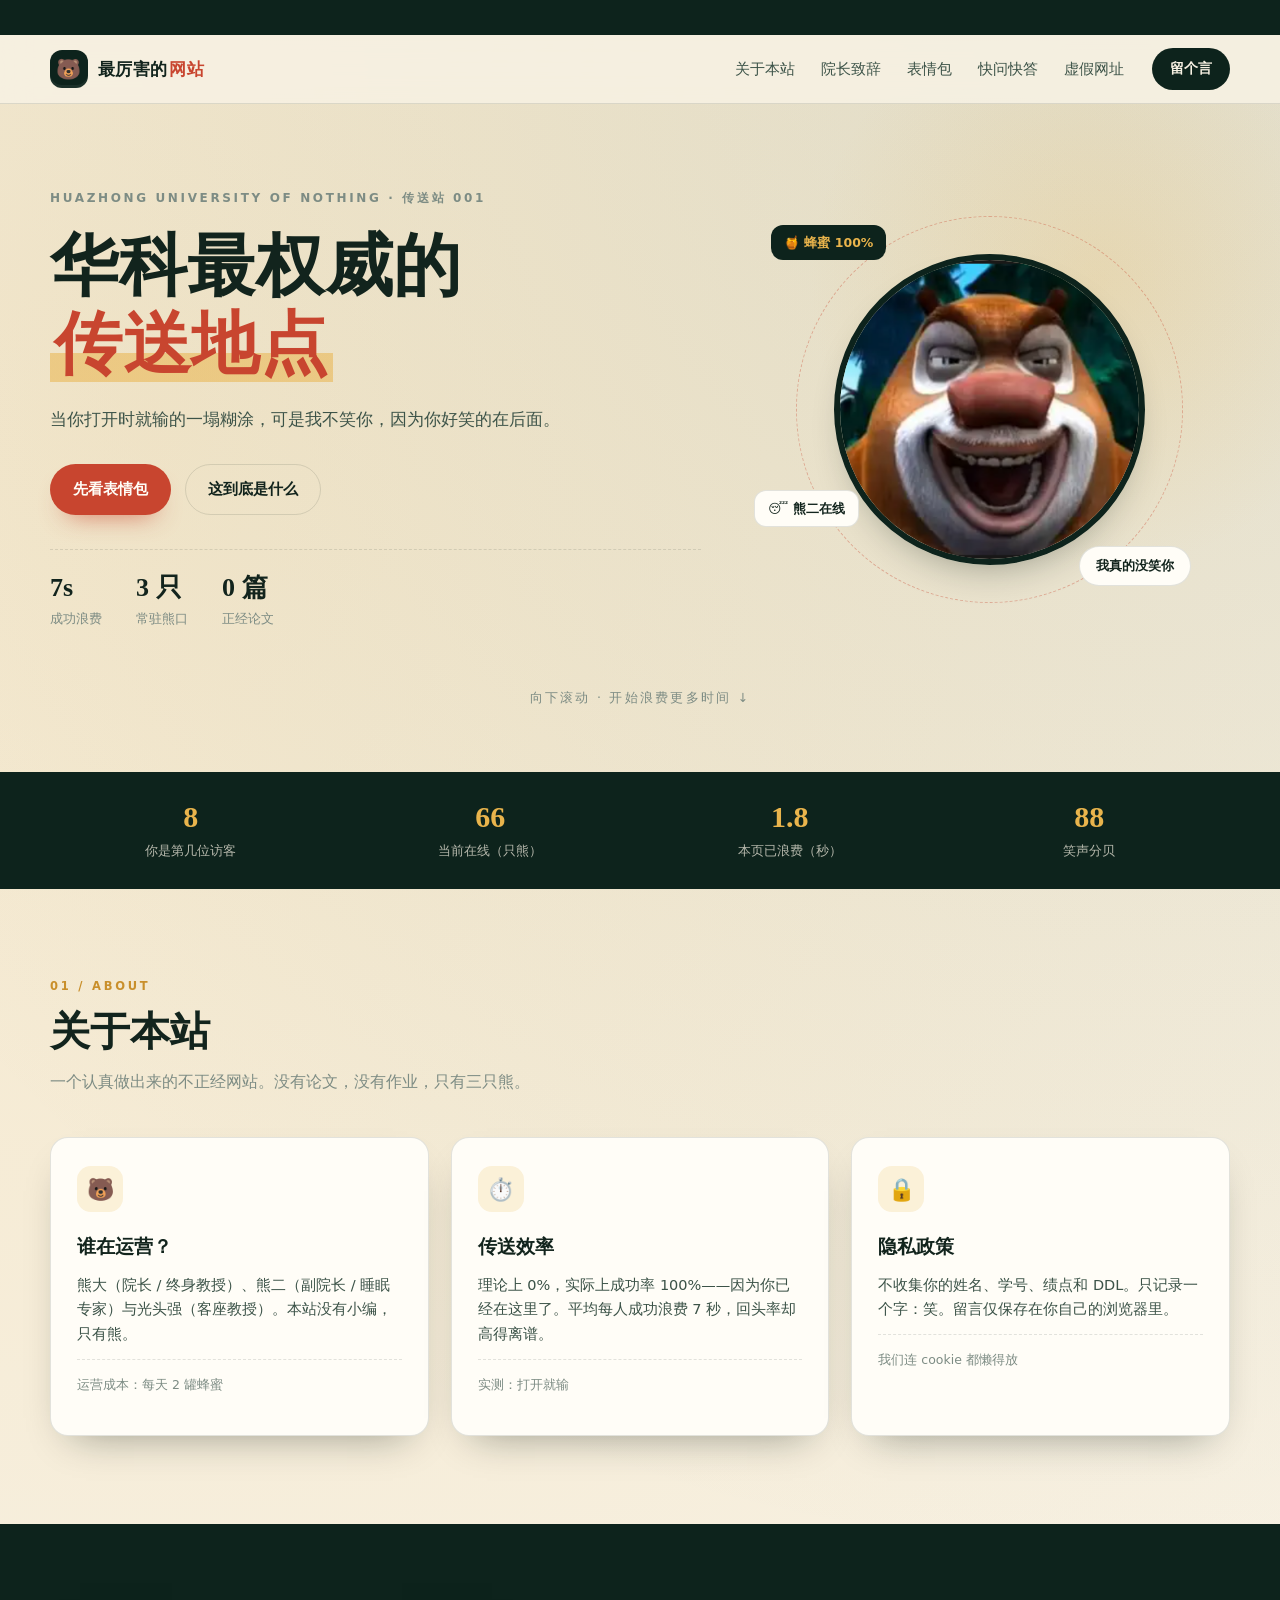
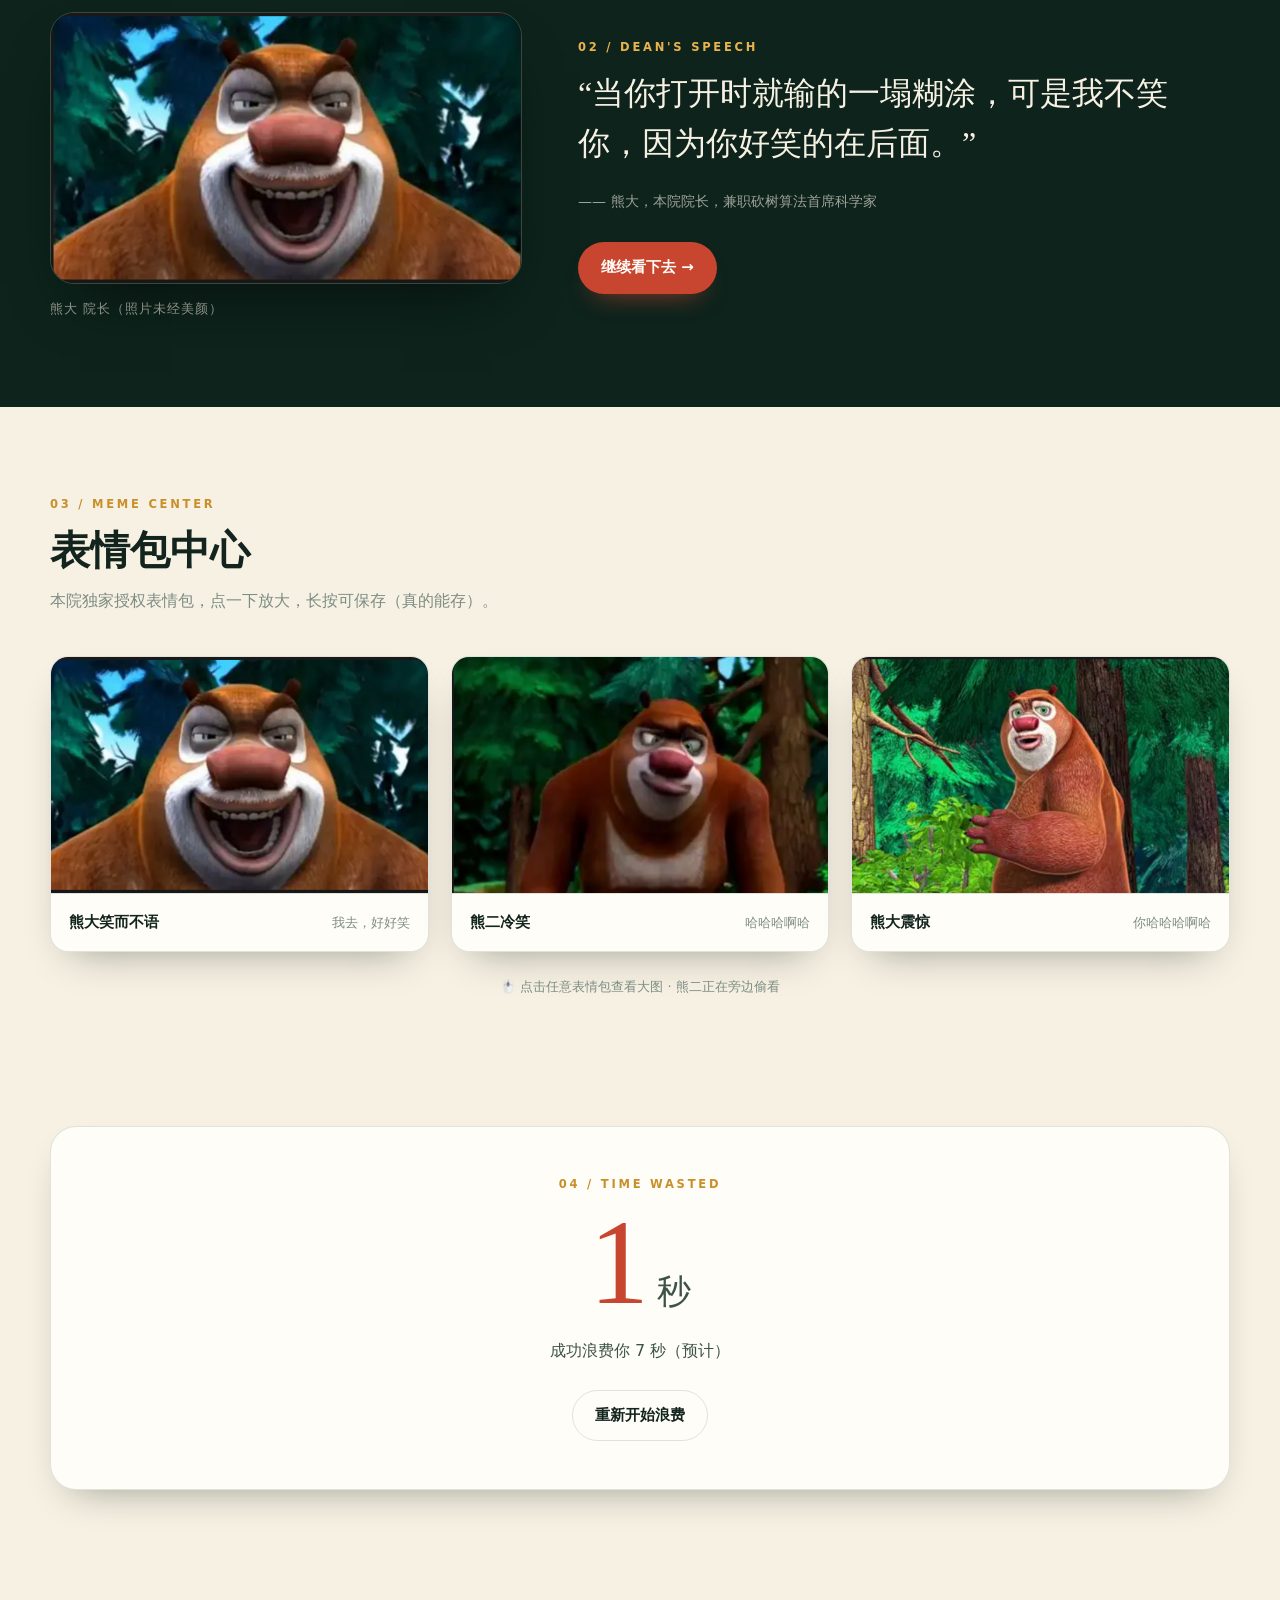
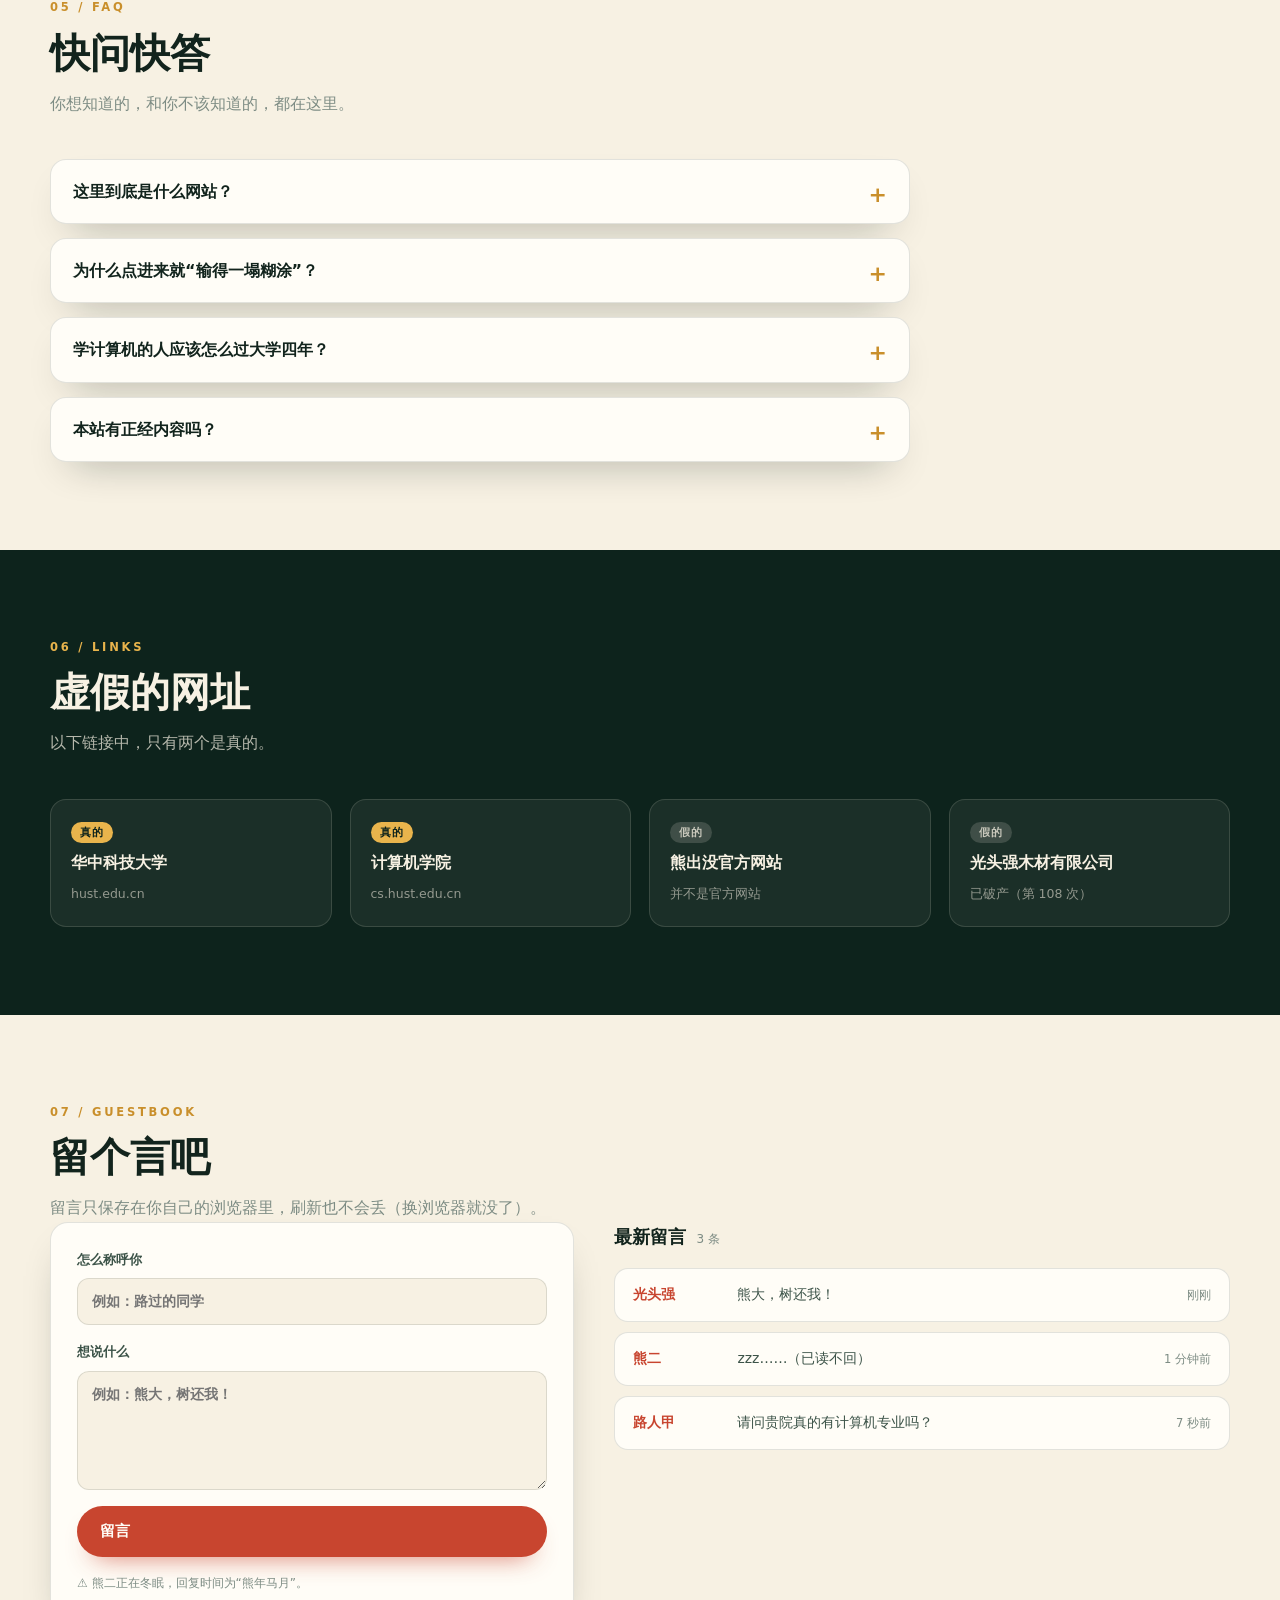
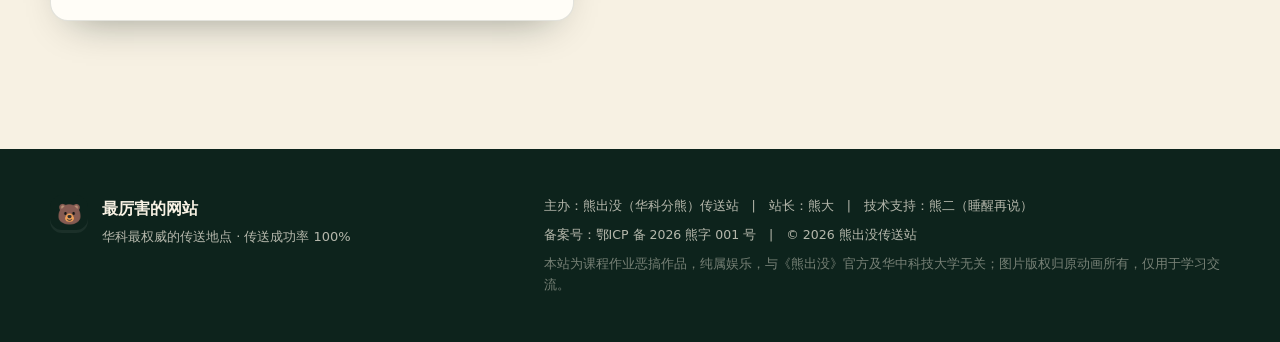
==== commit 727e6db3: "rename site to 最厉害的网站" ====
--- a/熊大.html
+++ b/熊大.html
@@ -3,20 +3,26 @@
 <head>
 <meta charset="utf-8">
 <meta name="viewport" content="width=device-width, initial-scale=1">
-<title>中国最不无聊的网站 · 熊出没传送站</title>
-<meta name="description" content="华科最权威的传送地点：一个认真做出来的不正经网站。纯属恶搞，请勿当真。">
+<title>最厉害的网站 · 熊出没传送站</title>
+<meta name="description" content="最厉害的网站：一个认真做出来的不正经网站。纯属恶搞，请勿当真。">
 <link rel="stylesheet" href="css/style.css">
 </head>
 
 <body>
 
+<!-- 顶部滚动公告 -->
+<div class="ticker" aria-hidden="true">
+  <div class="ticker__track">
+    <span>🐻 本站已成功浪费 <b id="tickerWaste">7</b> 秒 · 🍯 今日蜂蜜售罄 · 📢 熊二仍在冬眠 · 🎉 恭喜你成为第 <b id="tickerVisit">1</b> 位访客 · 🐻 本站已成功浪费 <b>7</b> 秒 · 🍯 今日蜂蜜售罄 · 📢 熊二仍在冬眠 ·</span>
+  </div>
+</div>
 
 <!-- 导航 -->
 <header class="nav" id="nav">
   <div class="container nav__inner">
     <a class="brand" href="#top">
       <span class="brand__logo">🐻</span>
-      <span class="brand__text">熊出没<em>传送站</em></span>
+      <span class="brand__text">最厉害的<em>网站</em></span>
     </a>
     <nav class="nav__links" id="navLinks">
       <a href="#about">关于本站</a>
@@ -42,8 +48,8 @@
           当你打开时就输的一塌糊涂，可是我不笑你，因为你好笑的在后面。
         </p>
         <div class="hero__actions">
-          <a class="btn btn--primary" href="#memes">表情包</a>
-          <a class="btn btn--ghost" href="#about">你的疑惑</a>
+          <a class="btn btn--primary" href="#memes">先看表情包</a>
+          <a class="btn btn--ghost" href="#about">这到底是什么</a>
         </div>
         <ul class="hero__facts">
           <li><b>7s</b><span>成功浪费</span></li>
@@ -79,26 +85,26 @@
       <div class="section__head">
         <p class="kicker">01 / ABOUT</p>
         <h2>关于本站</h2>
-        <p class="section__lead">一个认真做出来的不正经网站，只有三只熊。</p>
+        <p class="section__lead">一个认真做出来的不正经网站。没有论文，没有作业，只有三只熊。</p>
       </div>
       <div class="cards">
         <article class="card reveal">
           <div class="card__icon">🐻</div>
           <h3>谁在运营？</h3>
-          <p>熊大、熊二）与光头强）</p>
+          <p>熊大（院长 / 终身教授）、熊二（副院长 / 睡眠专家）与光头强（客座教授）。本站没有小编，只有熊。</p>
           <p class="card__foot">运营成本：每天 2 罐蜂蜜</p>
         </article>
         <article class="card reveal">
           <div class="card__icon">⏱️</div>
-          <h3>娱乐网站</h3>
-          <p>做这个只是为了好玩</p>
+          <h3>传送效率</h3>
+          <p>理论上 0%，实际上成功率 100%——因为你已经在这里了。平均每人成功浪费 7 秒，回头率却高得离谱。</p>
           <p class="card__foot">实测：打开就输</p>
         </article>
         <article class="card reveal">
           <div class="card__icon">🔒</div>
           <h3>隐私政策</h3>
-          <p>想写什么，就写什么</p>
-          <p class="card__foot">你好，计算机系发来贺电</p>
+          <p>不收集你的姓名、学号、绩点和 DDL。只记录一个字：笑。留言仅保存在你自己的浏览器里。</p>
+          <p class="card__foot">我们连 cookie 都懒得放</p>
         </article>
       </div>
     </div>
@@ -109,14 +115,14 @@
     <div class="container dean">
       <figure class="dean__photo reveal">
         <img src="img/bear-1.png" alt="熊大院长照片">
-        <figcaption>熊大 院长（</figcaption>
+        <figcaption>熊大 院长（照片未经美颜）</figcaption>
       </figure>
       <div class="dean__quote reveal">
         <p class="kicker kicker--light">02 / DEAN'S SPEECH</p>
         <blockquote>
           “当你打开时就输的一塌糊涂，可是我不笑你，因为你好笑的在后面。”
         </blockquote>
-        <p class="dean__meta">—— 熊大</p>
+        <p class="dean__meta">—— 熊大，本院院长，兼职砍树算法首席科学家</p>
         <a class="btn btn--primary" href="#memes">继续看下去 →</a>
       </div>
     </div>
@@ -127,8 +133,8 @@
     <div class="container">
       <div class="section__head">
         <p class="kicker">03 / MEME CENTER</p>
-        <h2>表情包</h2>
-        <p class="section__lead">长按可保存</p>
+        <h2>表情包中心</h2>
+        <p class="section__lead">本院独家授权表情包，点一下放大，长按可保存（真的能存）。</p>
       </div>
       <div class="gallery">
         <figure class="meme reveal" data-title="熊大笑而不语" data-caption="我去，好好笑">
@@ -163,7 +169,7 @@
       <div class="timer reveal">
         <p class="timer__kicker">04 / TIME WASTED</p>
         <p class="timer__big"><span id="bigTimer">0</span><small>秒</small></p>
-        <p class="timer__text" id="timerText">成功浪费你 7 秒</p>
+        <p class="timer__text" id="timerText">成功浪费你 7 秒（预计）</p>
         <button class="btn btn--ghost" id="resetTimer">重新开始浪费</button>
       </div>
     </div>
@@ -178,18 +184,58 @@
         <p class="section__lead">你想知道的，和你不该知道的，都在这里。</p>
       </div>
       <div class="faq">
-       
-        
-        
         <details class="reveal">
-          <summary>本站有大量作者炫技成分，只为展示技术力</summary>
-          <p>谢谢访问</p>
+          <summary>这里到底是什么网站？</summary>
+          <p>一个课程作业恶搞网站。它不是学院官网，也不是招生页面，更不是你能找到毕业要求的网站。</p>
         </details>
-      </div>
-    </div>
-  </section>
-
- 
+        <details class="reveal">
+          <summary>为什么点进来就“输得一塌糊涂”？</summary>
+          <p>因为你开始浪费时间了。不过别担心，熊大说了，他不笑你——真正好笑的部分在后面。</p>
+        </details>
+        <details class="reveal">
+          <summary>学计算机的人应该怎么过大学四年？</summary>
+          <p>打牢数学与编程基础，早点进实验室，每周读一篇论文，写点能跑的小东西，然后记得睡觉。熊二负责睡觉，你负责 debug。</p>
+        </details>
+        <details class="reveal">
+          <summary>本站有正经内容吗？</summary>
+          <p>有，但很少。正经内容请访问文末“虚假的网址”，那里有真的华中科技大学和真的计算机学院。</p>
+        </details>
+      </div>
+    </div>
+  </section>
+
+  <!-- 虚假网址 -->
+  <section class="section section--dark" id="links">
+    <div class="container">
+      <div class="section__head section__head--light">
+        <p class="kicker kicker--light">06 / LINKS</p>
+        <h2>虚假的网址</h2>
+        <p class="section__lead">以下链接中，只有两个是真的。</p>
+      </div>
+      <div class="links">
+        <a class="link-card reveal" href="https://www.hust.edu.cn/" target="_blank" rel="noopener">
+          <span class="link-card__tag">真的</span>
+          <b>华中科技大学</b>
+          <span>hust.edu.cn</span>
+        </a>
+        <a class="link-card reveal" href="https://cs.hust.edu.cn/" target="_blank" rel="noopener">
+          <span class="link-card__tag">真的</span>
+          <b>计算机学院</b>
+          <span>cs.hust.edu.cn</span>
+        </a>
+        <a class="link-card reveal" href="#links" onclick="return false;">
+          <span class="link-card__tag link-card__tag--fake">假的</span>
+          <b>熊出没官方网站</b>
+          <span>并不是官方网站</span>
+        </a>
+        <a class="link-card reveal" href="#links" onclick="return false;">
+          <span class="link-card__tag link-card__tag--fake">假的</span>
+          <b>光头强木材有限公司</b>
+          <span>已破产（第 108 次）</span>
+        </a>
+      </div>
+    </div>
+  </section>
 
   <!-- 留言墙 -->
   <section class="section" id="wall">
@@ -197,7 +243,7 @@
       <div class="wall__head">
         <p class="kicker">07 / GUESTBOOK</p>
         <h2>留个言吧</h2>
-        <p class="section__lead">留言只保存在你自己的浏览器里，刷新也不会丢</p>
+        <p class="section__lead">留言只保存在你自己的浏览器里，刷新也不会丢（换浏览器就没了）。</p>
       </div>
       <div class="wall__grid">
         <form class="wall__form" id="wallForm">
@@ -210,7 +256,7 @@
             <textarea id="wallText" rows="4" maxlength="120" placeholder="例如：熊大，树还我！" required></textarea>
           </label>
           <button class="btn btn--primary" type="submit">留言</button>
-          <p class="wall__tip"></p>
+          <p class="wall__tip">⚠️ 熊二正在冬眠，回复时间为“熊年马月”。</p>
         </form>
         <div class="wall__list-wrap">
           <h3>最新留言 <small id="wallCount">3 条</small></h3>
@@ -231,14 +277,14 @@
     <div class="footer__brand">
       <span class="brand__logo">🐻</span>
       <div>
-        <b>熊出没传送站</b>
-        <p>最权威的传送地点 </p>
+        <b>最厉害的网站</b>
+        <p>华科最权威的传送地点 · 传送成功率 100%</p>
       </div>
     </div>
     <div class="footer__meta">
-      <p></p>
-      <p> <span id="year">2026</span></p>
-      <p class="footer__disclaimer"></p>
+      <p>主办：熊出没（华科分熊）传送站　|　站长：熊大　|　技术支持：熊二（睡醒再说）</p>
+      <p>备案号：鄂ICP 备 2026 熊字 001 号　|　© <span id="year">2026</span> 熊出没传送站</p>
+      <p class="footer__disclaimer">本站为课程作业恶搞作品，纯属娱乐，与《熊出没》官方及华中科技大学无关；图片版权归原动画所有，仅用于学习交流。</p>
     </div>
   </div>
 </footer>
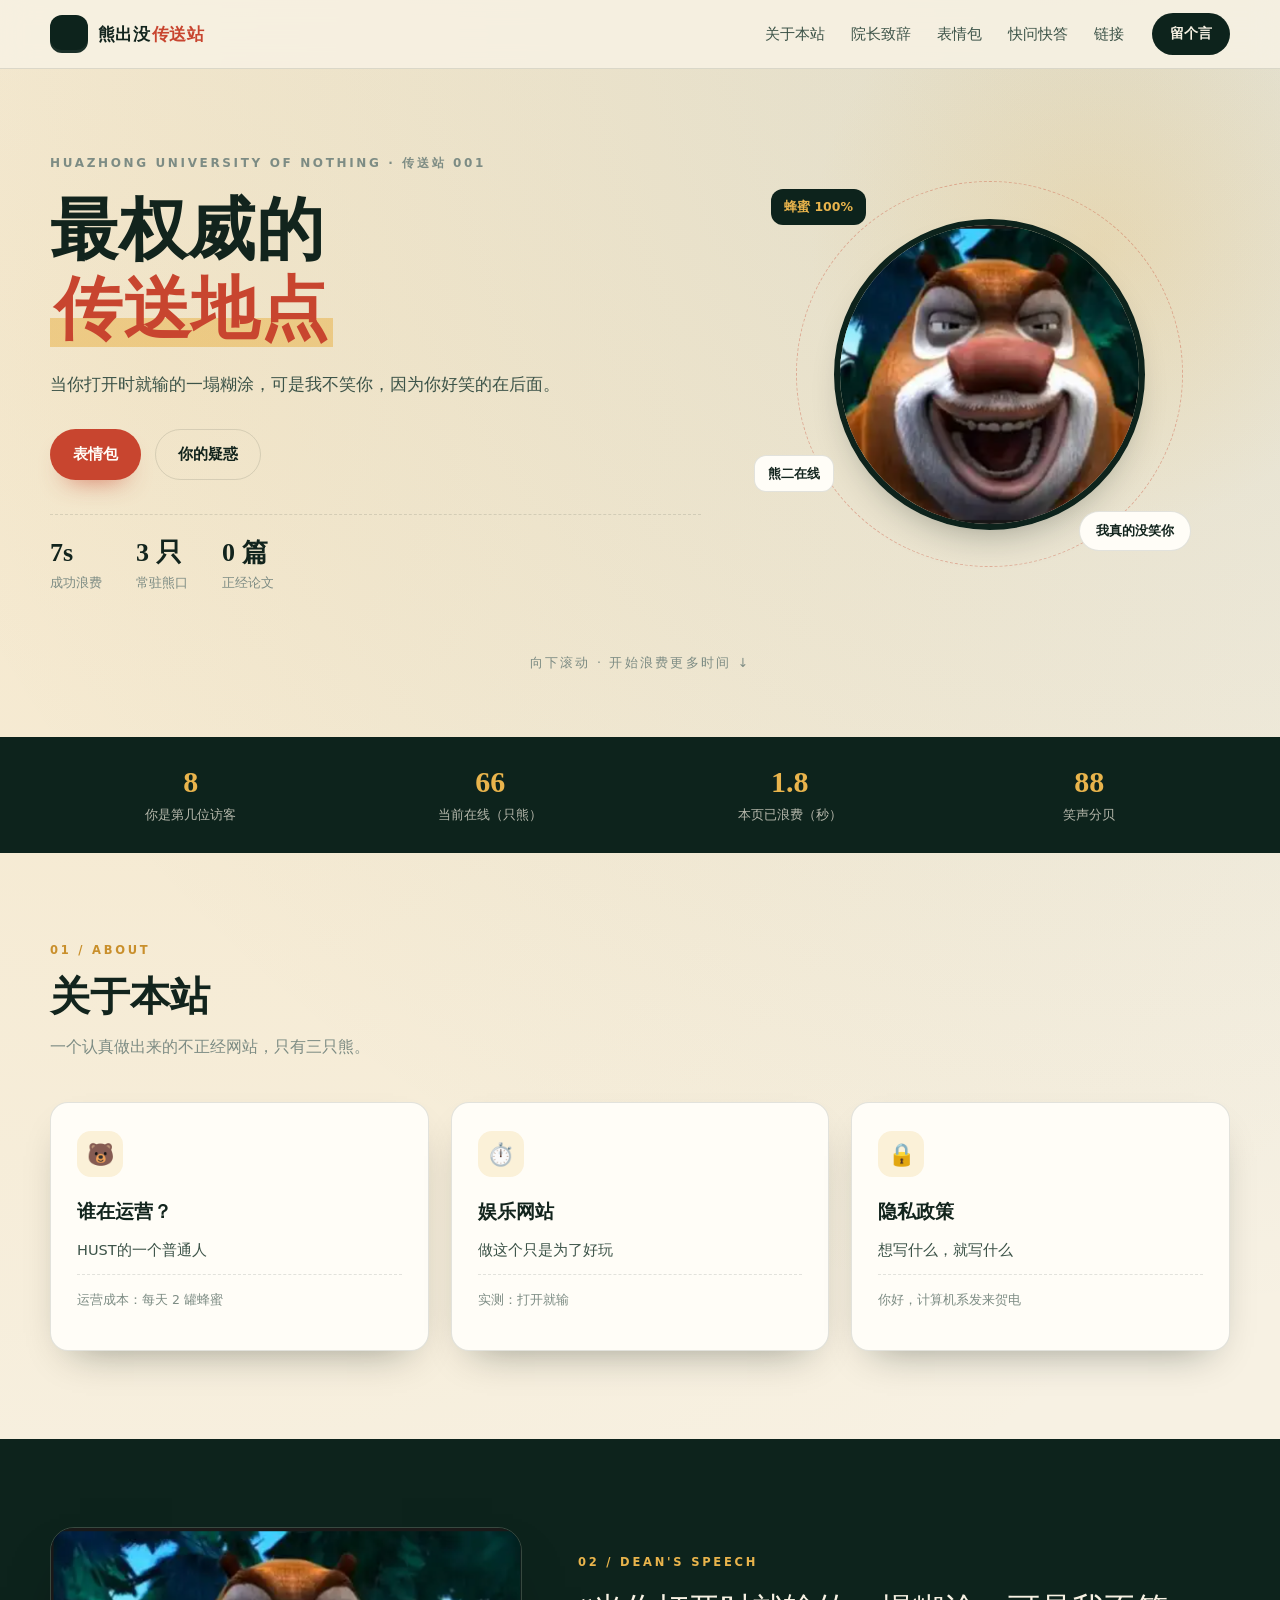
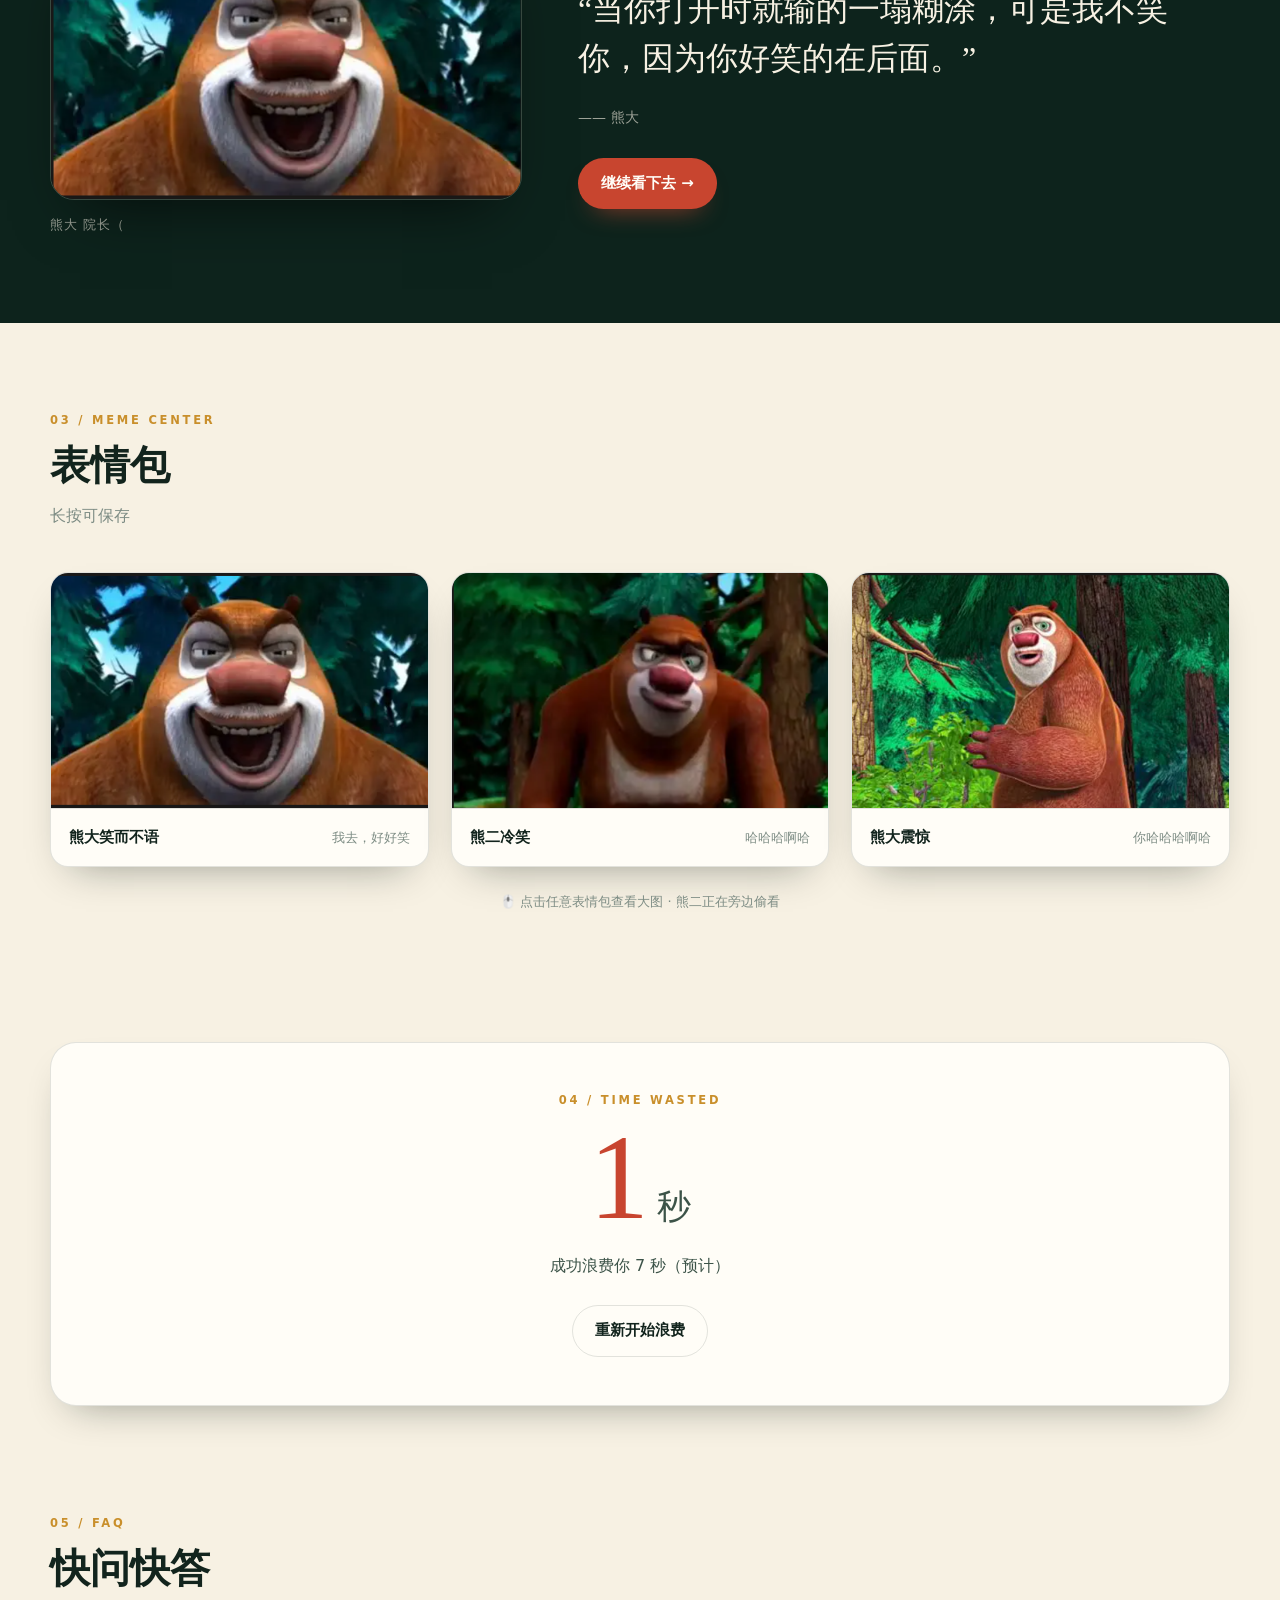
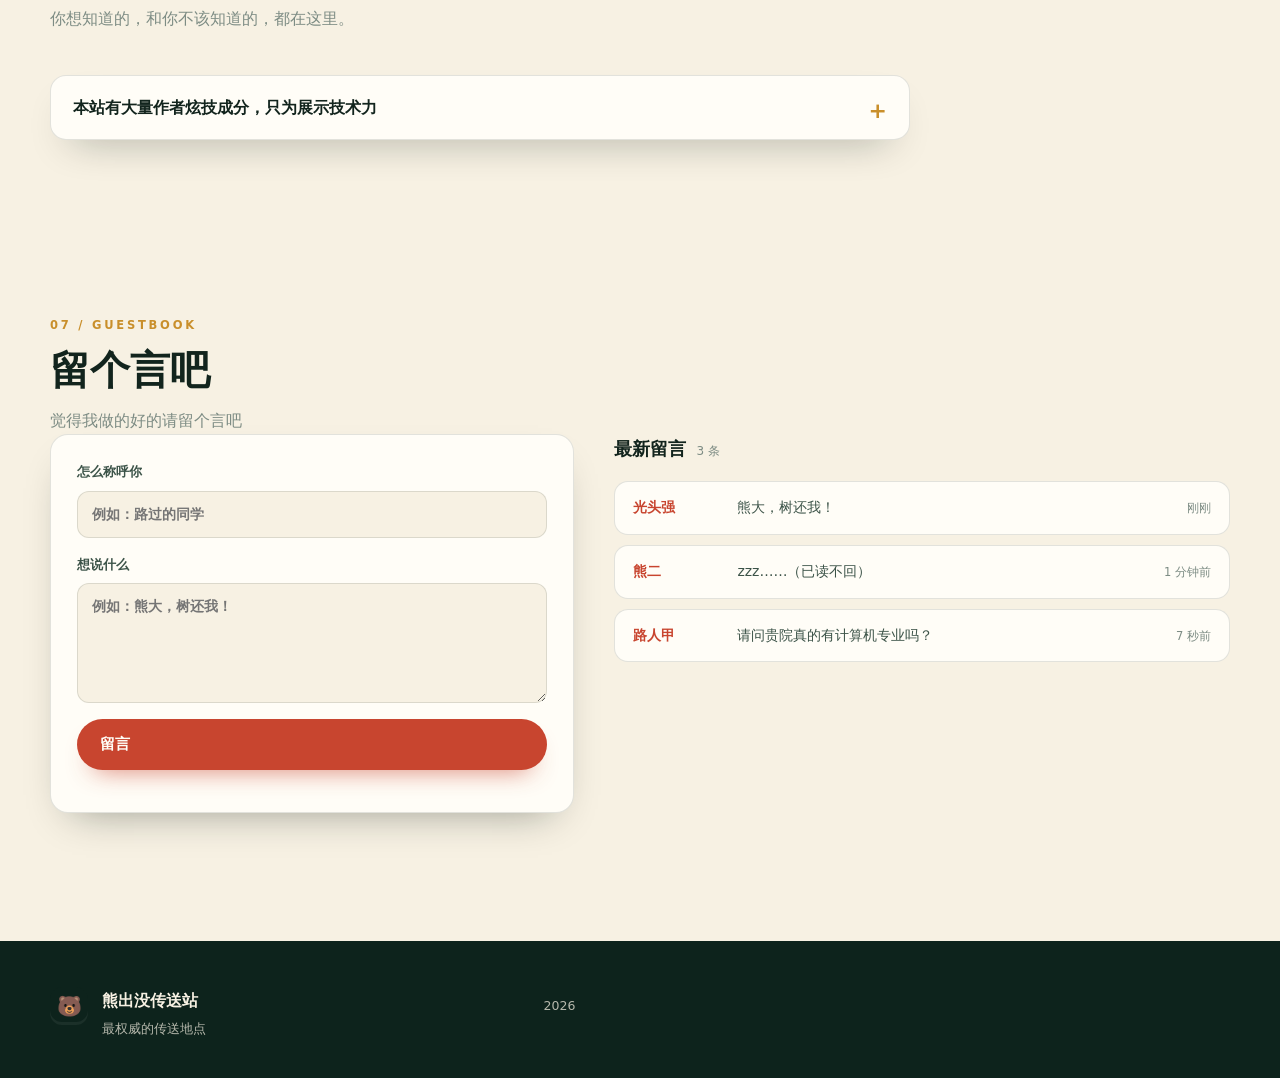
==== commit c31168b5: "update site with edited 熊大.html version" ====
--- a/熊大.html
+++ b/熊大.html
@@ -3,33 +3,27 @@
 <head>
 <meta charset="utf-8">
 <meta name="viewport" content="width=device-width, initial-scale=1">
-<title>最厉害的网站 · 熊出没传送站</title>
-<meta name="description" content="最厉害的网站：一个认真做出来的不正经网站。纯属恶搞，请勿当真。">
+<title>中国最不无聊的网站 · 熊出没传送站</title>
+<meta name="description" content="最权威的传送地点：一个认真做出来的不正经网">
 <link rel="stylesheet" href="css/style.css">
 </head>
 
 <body>
 
-<!-- 顶部滚动公告 -->
-<div class="ticker" aria-hidden="true">
-  <div class="ticker__track">
-    <span>🐻 本站已成功浪费 <b id="tickerWaste">7</b> 秒 · 🍯 今日蜂蜜售罄 · 📢 熊二仍在冬眠 · 🎉 恭喜你成为第 <b id="tickerVisit">1</b> 位访客 · 🐻 本站已成功浪费 <b>7</b> 秒 · 🍯 今日蜂蜜售罄 · 📢 熊二仍在冬眠 ·</span>
-  </div>
-</div>
 
 <!-- 导航 -->
 <header class="nav" id="nav">
   <div class="container nav__inner">
     <a class="brand" href="#top">
-      <span class="brand__logo">🐻</span>
-      <span class="brand__text">最厉害的<em>网站</em></span>
+      <span class="brand__logo"></span>
+      <span class="brand__text">熊出没<em>传送站</em></span>
     </a>
     <nav class="nav__links" id="navLinks">
       <a href="#about">关于本站</a>
       <a href="#dean">院长致辞</a>
       <a href="#memes">表情包</a>
       <a href="#faq">快问快答</a>
-      <a href="#links">虚假网址</a>
+      <a href="#links">链接</a>
     </nav>
     <button class="nav__toggle" id="navToggle" aria-label="打开菜单" aria-expanded="false">☰</button>
     <a class="nav__cta" href="#wall">留个言</a>
@@ -43,13 +37,14 @@
     <div class="container hero__inner">
       <div class="hero__text">
         <p class="hero__kicker">HUAZHONG UNIVERSITY OF NOTHING · 传送站 001</p>
-        <h1 class="hero__title">华科最权威的<br><span class="mark">传送地点</span></h1>
+        <h1 class="hero__title">最权威的<br>
+          <span class="mark">传送地点</span></h1>
         <p class="hero__lead">
           当你打开时就输的一塌糊涂，可是我不笑你，因为你好笑的在后面。
         </p>
         <div class="hero__actions">
-          <a class="btn btn--primary" href="#memes">先看表情包</a>
-          <a class="btn btn--ghost" href="#about">这到底是什么</a>
+          <a class="btn btn--primary" href="#memes">表情包</a>
+          <a class="btn btn--ghost" href="#about">你的疑惑</a>
         </div>
         <ul class="hero__facts">
           <li><b>7s</b><span>成功浪费</span></li>
@@ -62,8 +57,8 @@
         <div class="hero__ring"></div>
         <img class="hero__bear" id="heroBear" src="img/bear-1.png" alt="熊大院长">
         <span class="hero__tag">我真的没笑你</span>
-        <span class="hero__chip hero__chip--1">🍯 蜂蜜 100%</span>
-        <span class="hero__chip hero__chip--2">😴 熊二在线</span>
+        <span class="hero__chip hero__chip--1"> 蜂蜜 100%</span>
+        <span class="hero__chip hero__chip--2">熊二在线</span>
       </div>
     </div>
     <div class="hero__scroll">向下滚动 · 开始浪费更多时间 ↓</div>
@@ -85,26 +80,26 @@
       <div class="section__head">
         <p class="kicker">01 / ABOUT</p>
         <h2>关于本站</h2>
-        <p class="section__lead">一个认真做出来的不正经网站。没有论文，没有作业，只有三只熊。</p>
+        <p class="section__lead">一个认真做出来的不正经网站，只有三只熊。</p>
       </div>
       <div class="cards">
         <article class="card reveal">
           <div class="card__icon">🐻</div>
           <h3>谁在运营？</h3>
-          <p>熊大（院长 / 终身教授）、熊二（副院长 / 睡眠专家）与光头强（客座教授）。本站没有小编，只有熊。</p>
+          <p>HUST的一个普通人</p>
           <p class="card__foot">运营成本：每天 2 罐蜂蜜</p>
         </article>
         <article class="card reveal">
           <div class="card__icon">⏱️</div>
-          <h3>传送效率</h3>
-          <p>理论上 0%，实际上成功率 100%——因为你已经在这里了。平均每人成功浪费 7 秒，回头率却高得离谱。</p>
+          <h3>娱乐网站</h3>
+          <p>做这个只是为了好玩</p>
           <p class="card__foot">实测：打开就输</p>
         </article>
         <article class="card reveal">
           <div class="card__icon">🔒</div>
           <h3>隐私政策</h3>
-          <p>不收集你的姓名、学号、绩点和 DDL。只记录一个字：笑。留言仅保存在你自己的浏览器里。</p>
-          <p class="card__foot">我们连 cookie 都懒得放</p>
+          <p>想写什么，就写什么</p>
+          <p class="card__foot">你好，计算机系发来贺电</p>
         </article>
       </div>
     </div>
@@ -115,14 +110,14 @@
     <div class="container dean">
       <figure class="dean__photo reveal">
         <img src="img/bear-1.png" alt="熊大院长照片">
-        <figcaption>熊大 院长（照片未经美颜）</figcaption>
+        <figcaption>熊大 院长（</figcaption>
       </figure>
       <div class="dean__quote reveal">
         <p class="kicker kicker--light">02 / DEAN'S SPEECH</p>
         <blockquote>
           “当你打开时就输的一塌糊涂，可是我不笑你，因为你好笑的在后面。”
         </blockquote>
-        <p class="dean__meta">—— 熊大，本院院长，兼职砍树算法首席科学家</p>
+        <p class="dean__meta">—— 熊大</p>
         <a class="btn btn--primary" href="#memes">继续看下去 →</a>
       </div>
     </div>
@@ -133,8 +128,8 @@
     <div class="container">
       <div class="section__head">
         <p class="kicker">03 / MEME CENTER</p>
-        <h2>表情包中心</h2>
-        <p class="section__lead">本院独家授权表情包，点一下放大，长按可保存（真的能存）。</p>
+        <h2>表情包</h2>
+        <p class="section__lead">长按可保存</p>
       </div>
       <div class="gallery">
         <figure class="meme reveal" data-title="熊大笑而不语" data-caption="我去，好好笑">
@@ -169,7 +164,7 @@
       <div class="timer reveal">
         <p class="timer__kicker">04 / TIME WASTED</p>
         <p class="timer__big"><span id="bigTimer">0</span><small>秒</small></p>
-        <p class="timer__text" id="timerText">成功浪费你 7 秒（预计）</p>
+        <p class="timer__text" id="timerText">成功浪费你 7 秒</p>
         <button class="btn btn--ghost" id="resetTimer">重新开始浪费</button>
       </div>
     </div>
@@ -184,58 +179,18 @@
         <p class="section__lead">你想知道的，和你不该知道的，都在这里。</p>
       </div>
       <div class="faq">
+       
+        
+        
         <details class="reveal">
-          <summary>这里到底是什么网站？</summary>
-          <p>一个课程作业恶搞网站。它不是学院官网，也不是招生页面，更不是你能找到毕业要求的网站。</p>
+          <summary>本站有大量作者炫技成分，只为展示技术力</summary>
+          <p>谢谢访问</p>
         </details>
-        <details class="reveal">
-          <summary>为什么点进来就“输得一塌糊涂”？</summary>
-          <p>因为你开始浪费时间了。不过别担心，熊大说了，他不笑你——真正好笑的部分在后面。</p>
-        </details>
-        <details class="reveal">
-          <summary>学计算机的人应该怎么过大学四年？</summary>
-          <p>打牢数学与编程基础，早点进实验室，每周读一篇论文，写点能跑的小东西，然后记得睡觉。熊二负责睡觉，你负责 debug。</p>
-        </details>
-        <details class="reveal">
-          <summary>本站有正经内容吗？</summary>
-          <p>有，但很少。正经内容请访问文末“虚假的网址”，那里有真的华中科技大学和真的计算机学院。</p>
-        </details>
-      </div>
-    </div>
-  </section>
-
-  <!-- 虚假网址 -->
-  <section class="section section--dark" id="links">
-    <div class="container">
-      <div class="section__head section__head--light">
-        <p class="kicker kicker--light">06 / LINKS</p>
-        <h2>虚假的网址</h2>
-        <p class="section__lead">以下链接中，只有两个是真的。</p>
-      </div>
-      <div class="links">
-        <a class="link-card reveal" href="https://www.hust.edu.cn/" target="_blank" rel="noopener">
-          <span class="link-card__tag">真的</span>
-          <b>华中科技大学</b>
-          <span>hust.edu.cn</span>
-        </a>
-        <a class="link-card reveal" href="https://cs.hust.edu.cn/" target="_blank" rel="noopener">
-          <span class="link-card__tag">真的</span>
-          <b>计算机学院</b>
-          <span>cs.hust.edu.cn</span>
-        </a>
-        <a class="link-card reveal" href="#links" onclick="return false;">
-          <span class="link-card__tag link-card__tag--fake">假的</span>
-          <b>熊出没官方网站</b>
-          <span>并不是官方网站</span>
-        </a>
-        <a class="link-card reveal" href="#links" onclick="return false;">
-          <span class="link-card__tag link-card__tag--fake">假的</span>
-          <b>光头强木材有限公司</b>
-          <span>已破产（第 108 次）</span>
-        </a>
-      </div>
-    </div>
-  </section>
+      </div>
+    </div>
+  </section>
+
+ 
 
   <!-- 留言墙 -->
   <section class="section" id="wall">
@@ -243,7 +198,7 @@
       <div class="wall__head">
         <p class="kicker">07 / GUESTBOOK</p>
         <h2>留个言吧</h2>
-        <p class="section__lead">留言只保存在你自己的浏览器里，刷新也不会丢（换浏览器就没了）。</p>
+        <p class="section__lead">觉得我做的好的请留个言吧</p>
       </div>
       <div class="wall__grid">
         <form class="wall__form" id="wallForm">
@@ -256,14 +211,14 @@
             <textarea id="wallText" rows="4" maxlength="120" placeholder="例如：熊大，树还我！" required></textarea>
           </label>
           <button class="btn btn--primary" type="submit">留言</button>
-          <p class="wall__tip">⚠️ 熊二正在冬眠，回复时间为“熊年马月”。</p>
+          <p class="wall__tip"></p>
         </form>
         <div class="wall__list-wrap">
           <h3>最新留言 <small id="wallCount">3 条</small></h3>
           <ul class="wall__list" id="wallList">
             <li><b>光头强</b><span>熊大，树还我！</span><em>刚刚</em></li>
             <li><b>熊二</b><span>zzz……（已读不回）</span><em>1 分钟前</em></li>
-            <li><b>路人甲</b><span>请问贵院真的有计算机专业吗？</span><em>7 秒前</em></li>
+            <li><b>路人甲</b><span>你好</span><em>7 秒前</em></li>
           </ul>
         </div>
       </div>
@@ -277,14 +232,14 @@
     <div class="footer__brand">
       <span class="brand__logo">🐻</span>
       <div>
-        <b>最厉害的网站</b>
-        <p>华科最权威的传送地点 · 传送成功率 100%</p>
+        <b>熊出没传送站</b>
+        <p>最权威的传送地点 </p>
       </div>
     </div>
     <div class="footer__meta">
-      <p>主办：熊出没（华科分熊）传送站　|　站长：熊大　|　技术支持：熊二（睡醒再说）</p>
-      <p>备案号：鄂ICP 备 2026 熊字 001 号　|　© <span id="year">2026</span> 熊出没传送站</p>
-      <p class="footer__disclaimer">本站为课程作业恶搞作品，纯属娱乐，与《熊出没》官方及华中科技大学无关；图片版权归原动画所有，仅用于学习交流。</p>
+      <p></p>
+      <p> <span id="year">2026</span></p>
+      <p class="footer__disclaimer"></p>
     </div>
   </div>
 </footer>
